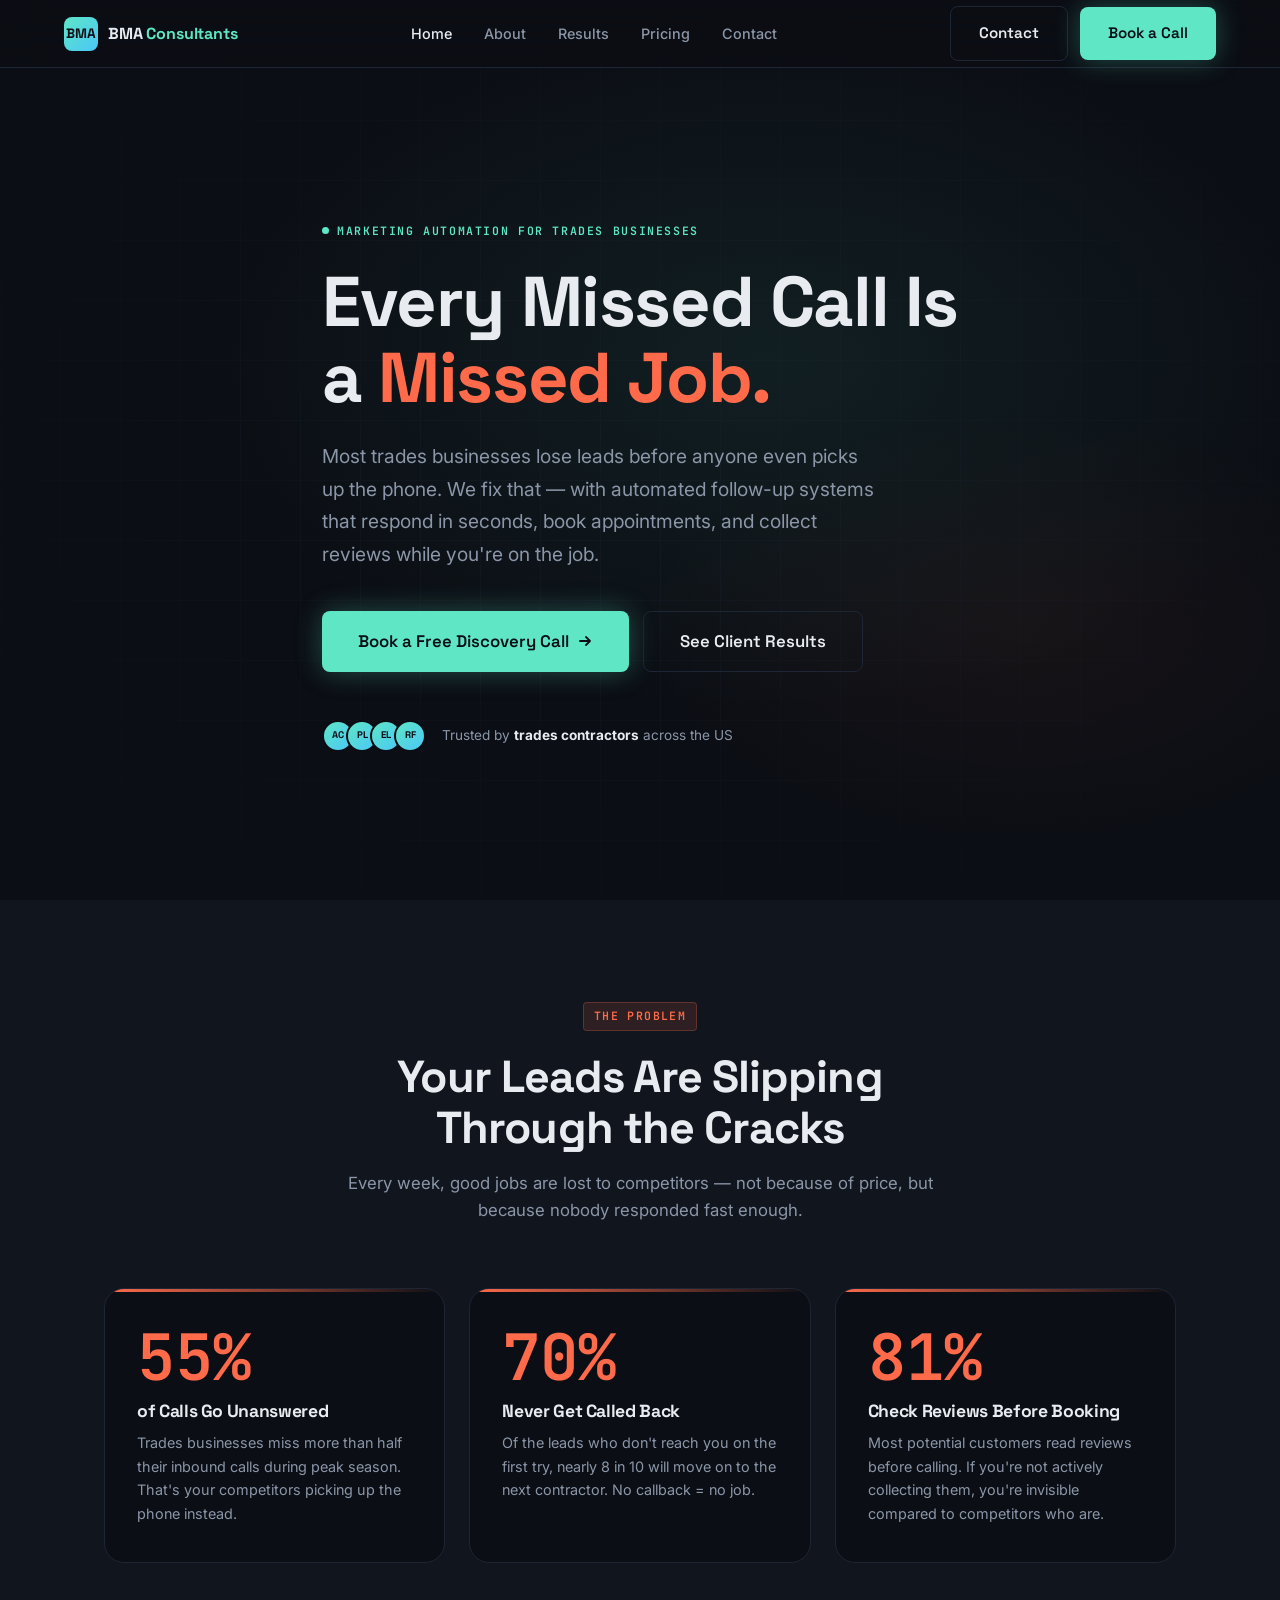
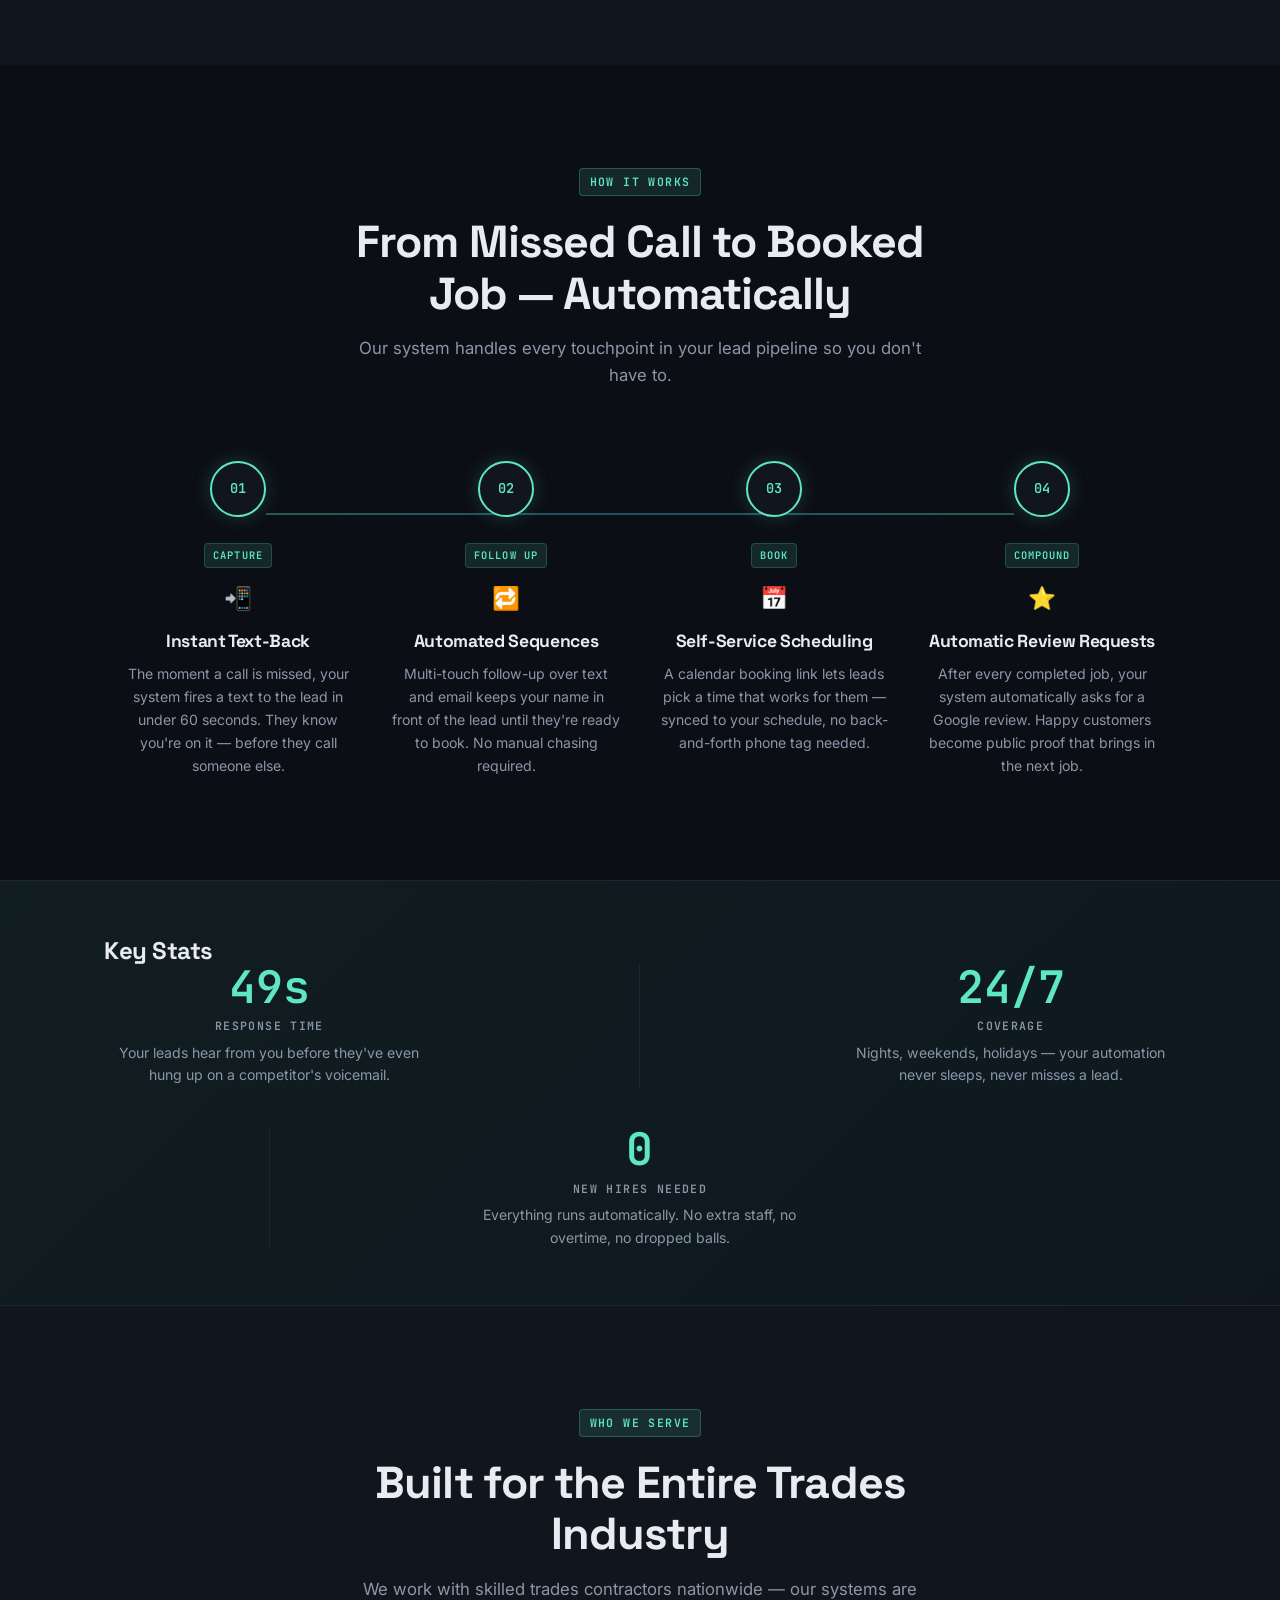
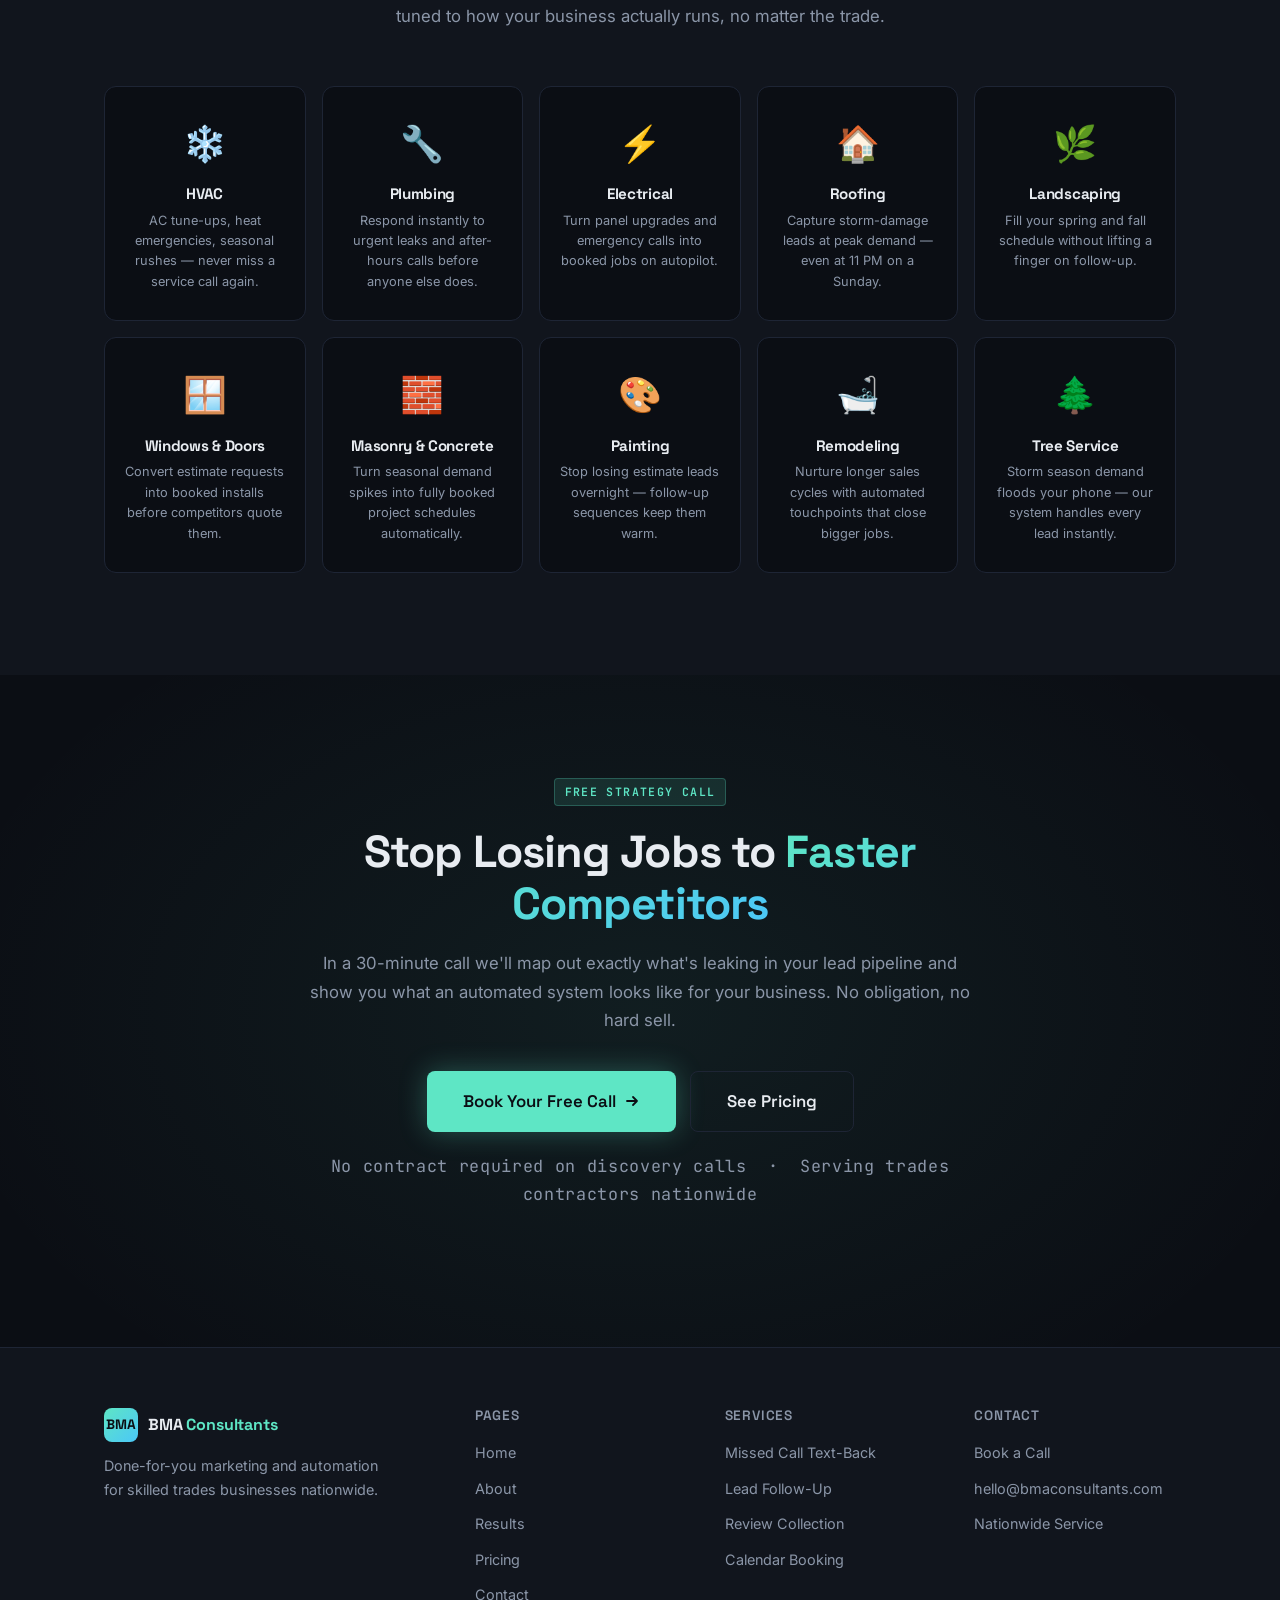
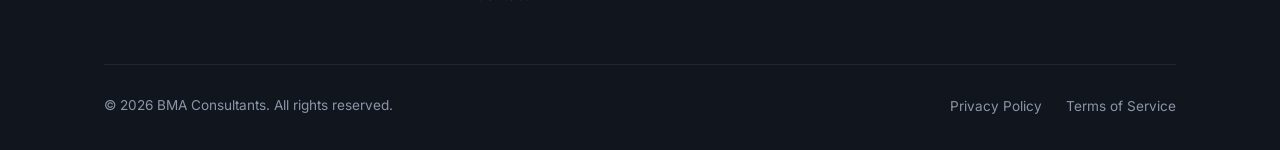
==== index.html @ b3167a3f "Initial commit: BMA Consultants website Static site with home, about, pricing, results, and contact " ====
<!DOCTYPE html>
<html lang="en">
<head>
  <meta charset="UTF-8" />
  <meta name="viewport" content="width=device-width, initial-scale=1.0" />
  <title>BMA Consultants — Marketing & Automation for Trades</title>
  <meta name="description" content="Done-for-you marketing automation for skilled trades businesses nationwide. Missed call text-back, lead follow-up, review collection, and calendar booking." />
  <link rel="preconnect" href="https://fonts.googleapis.com" />
  <link rel="preconnect" href="https://fonts.gstatic.com" crossorigin />
  <link rel="stylesheet" href="css/style.css" />
</head>
<body>

  <!-- ═══════════════════════════  NAV  ══════════════════════════════ -->
  <nav class="nav" role="navigation" aria-label="Main navigation">
    <a href="index.html" class="nav-logo" aria-label="BMA Consultants Home">
      <div class="nav-logo-mark" aria-hidden="true">BMA</div>
      <div class="nav-logo-text">BMA <span>Consultants</span></div>
    </a>

    <ul class="nav-links">
      <li><a href="index.html">Home</a></li>
      <li><a href="about.html">About</a></li>
      <li><a href="results.html">Results</a></li>
      <li><a href="pricing.html">Pricing</a></li>
      <li><a href="contact.html">Contact</a></li>
    </ul>

    <div class="nav-cta">
      <a href="contact.html" class="btn btn-outline">Contact</a>
      <a href="contact.html#book" class="btn btn-primary">Book a Call</a>
    </div>

    <button class="hamburger" aria-label="Toggle menu" aria-expanded="false">
      <span></span><span></span><span></span>
    </button>
  </nav>

  <div class="mobile-menu" role="navigation" aria-label="Mobile navigation">
    <a href="index.html">Home</a>
    <a href="about.html">About</a>
    <a href="results.html">Results</a>
    <a href="pricing.html">Pricing</a>
    <a href="contact.html">Contact</a>
    <a href="contact.html#book" class="btn btn-primary">Book a Discovery Call</a>
  </div>

  <main>

    <!-- ═══════════════════════════  HERO  ═══════════════════════════ -->
    <section class="hero" aria-label="Hero">
      <div class="hero-bg" aria-hidden="true"></div>
      <div class="hero-grid-overlay" aria-hidden="true"></div>

      <div class="container">
        <div class="hero-inner">
          <div class="hero-eyebrow" aria-label="Status: Live systems">
            <span class="hero-eyebrow-dot" aria-hidden="true"></span>
            Marketing Automation for Trades Businesses
          </div>

          <h1>
            Every Missed Call Is<br>
            a <span class="hero-accent">Missed Job.</span>
          </h1>

          <p class="hero-sub">
            Most trades businesses lose leads before anyone even picks up the phone. We fix that — with automated follow-up systems that respond in seconds, book appointments, and collect reviews while you're on the job.
          </p>

          <div class="hero-ctas">
            <a href="contact.html#book" class="btn btn-primary btn-lg">
              Book a Free Discovery Call
              <svg width="16" height="16" viewBox="0 0 16 16" fill="none" aria-hidden="true">
                <path d="M3 8h10M9 4l4 4-4 4" stroke="currentColor" stroke-width="1.8" stroke-linecap="round" stroke-linejoin="round"/>
              </svg>
            </a>
            <a href="results.html" class="btn btn-outline btn-lg">See Client Results</a>
          </div>

          <div class="hero-trust">
            <div class="hero-trust-avatars" aria-hidden="true">
              <span>AC</span>
              <span>PL</span>
              <span>EL</span>
              <span>RF</span>
            </div>
            <p>Trusted by <strong>trades contractors</strong> across the US</p>
          </div>
        </div>
      </div>
    </section>

    <!-- ═══════════════════════════  PROBLEM  ════════════════════════ -->
    <section class="problem section" aria-labelledby="problem-heading">
      <div class="container">
        <div class="problem-header">
          <div class="tag tag-orange" aria-hidden="true">The Problem</div>
          <h2 id="problem-heading">Your Leads Are Slipping Through the Cracks</h2>
          <p>Every week, good jobs are lost to competitors — not because of price, but because nobody responded fast enough.</p>
        </div>

        <div class="problem-cards" role="list">

          <article class="problem-card" role="listitem">
            <div class="problem-stat" data-target="62" data-suffix="%" aria-label="62 percent">62%</div>
            <h3>of Calls Go Unanswered</h3>
            <p>Trades businesses miss more than half their inbound calls during peak season. That's your competitors picking up the phone instead.</p>
          </article>

          <article class="problem-card" role="listitem">
            <div class="problem-stat" data-target="78" data-suffix="%" aria-label="78 percent">78%</div>
            <h3>Never Get Called Back</h3>
            <p>Of the leads who don't reach you on the first try, nearly 8 in 10 will move on to the next contractor. No callback = no job.</p>
          </article>

          <article class="problem-card" role="listitem">
            <div class="problem-stat" data-target="91" data-suffix="%" aria-label="91 percent">91%</div>
            <h3>Check Reviews Before Booking</h3>
            <p>Most potential customers read reviews before calling. If you're not actively collecting them, you're invisible compared to competitors who are.</p>
          </article>

        </div>
      </div>
    </section>

    <!-- ══════════════════════════  HOW IT WORKS  ════════════════════ -->
    <section class="section" aria-labelledby="how-heading">
      <div class="container">
        <div class="how-header">
          <div class="tag" aria-hidden="true">How It Works</div>
          <h2 id="how-heading">From Missed Call to Booked Job — Automatically</h2>
          <p>Our system handles every touchpoint in your lead pipeline so you don't have to.</p>
        </div>

        <div class="how-steps" role="list">

          <div class="how-step" role="listitem">
            <div class="how-step-number" aria-label="Step 1">01</div>
            <span class="how-step-label">Capture</span>
            <span class="how-step-icon" aria-hidden="true">📲</span>
            <h3>Instant Text-Back</h3>
            <p>The moment a call is missed, your system fires a text to the lead in under 60 seconds. They know you're on it — before they call someone else.</p>
          </div>

          <div class="how-step" role="listitem">
            <div class="how-step-number" aria-label="Step 2">02</div>
            <span class="how-step-label">Follow Up</span>
            <span class="how-step-icon" aria-hidden="true">🔁</span>
            <h3>Automated Sequences</h3>
            <p>Multi-touch follow-up over text and email keeps your name in front of the lead until they're ready to book. No manual chasing required.</p>
          </div>

          <div class="how-step" role="listitem">
            <div class="how-step-number" aria-label="Step 3">03</div>
            <span class="how-step-label">Book</span>
            <span class="how-step-icon" aria-hidden="true">📅</span>
            <h3>Self-Service Scheduling</h3>
            <p>A calendar booking link lets leads pick a time that works for them — synced to your schedule, no back-and-forth phone tag needed.</p>
          </div>

          <div class="how-step" role="listitem">
            <div class="how-step-number" aria-label="Step 4">04</div>
            <span class="how-step-label">Compound</span>
            <span class="how-step-icon" aria-hidden="true">⭐</span>
            <h3>Automatic Review Requests</h3>
            <p>After every completed job, your system automatically asks for a Google review. Happy customers become public proof that brings in the next job.</p>
          </div>

        </div>
      </div>
    </section>

    <!-- ══════════════════════════  PROOF STRIP  ═════════════════════ -->
    <section class="proof" aria-labelledby="proof-heading">
      <div class="container">
        <h2 id="proof-heading" class="sr-only">Key Stats</h2>
        <div class="proof-inner">

          <div class="proof-item">
            <div class="proof-stat" data-target="60" data-suffix="s" aria-label="Under 60 seconds">&lt;60s</div>
            <div class="proof-label">Response Time</div>
            <p>Your leads hear from you before they've even hung up on a competitor's voicemail.</p>
          </div>

          <div class="proof-divider" aria-hidden="true"></div>

          <div class="proof-item">
            <div class="proof-stat" aria-label="24 hours, 7 days a week">24/7</div>
            <div class="proof-label">Coverage</div>
            <p>Nights, weekends, holidays — your automation never sleeps, never misses a lead.</p>
          </div>

          <div class="proof-divider" aria-hidden="true"></div>

          <div class="proof-item">
            <div class="proof-stat" data-target="0" aria-label="Zero new hires needed">0</div>
            <div class="proof-label">New Hires Needed</div>
            <p>Everything runs automatically. No extra staff, no overtime, no dropped balls.</p>
          </div>

        </div>
      </div>
    </section>

    <!-- ═══════════════════════  INDUSTRIES  ═════════════════════════ -->
    <section class="industries section" aria-labelledby="industries-heading">
      <div class="container">
        <div class="industries-header">
          <div class="tag" aria-hidden="true">Who We Serve</div>
          <h2 id="industries-heading">Built for the Entire Trades Industry</h2>
          <p>We work with skilled trades contractors nationwide — our systems are tuned to how your business actually runs, no matter the trade.</p>
        </div>

        <div class="industry-grid" role="list">

          <article class="industry-card" role="listitem">
            <span class="industry-icon" aria-hidden="true">❄️</span>
            <h3>HVAC</h3>
            <p>AC tune-ups, heat emergencies, seasonal rushes — never miss a service call again.</p>
          </article>

          <article class="industry-card" role="listitem">
            <span class="industry-icon" aria-hidden="true">🔧</span>
            <h3>Plumbing</h3>
            <p>Respond instantly to urgent leaks and after-hours calls before anyone else does.</p>
          </article>

          <article class="industry-card" role="listitem">
            <span class="industry-icon" aria-hidden="true">⚡</span>
            <h3>Electrical</h3>
            <p>Turn panel upgrades and emergency calls into booked jobs on autopilot.</p>
          </article>

          <article class="industry-card" role="listitem">
            <span class="industry-icon" aria-hidden="true">🏠</span>
            <h3>Roofing</h3>
            <p>Capture storm-damage leads at peak demand — even at 11 PM on a Sunday.</p>
          </article>

          <article class="industry-card" role="listitem">
            <span class="industry-icon" aria-hidden="true">🌿</span>
            <h3>Landscaping</h3>
            <p>Fill your spring and fall schedule without lifting a finger on follow-up.</p>
          </article>

          <article class="industry-card" role="listitem">
            <span class="industry-icon" aria-hidden="true">🪟</span>
            <h3>Windows &amp; Doors</h3>
            <p>Convert estimate requests into booked installs before competitors quote them.</p>
          </article>

          <article class="industry-card" role="listitem">
            <span class="industry-icon" aria-hidden="true">🧱</span>
            <h3>Masonry &amp; Concrete</h3>
            <p>Turn seasonal demand spikes into fully booked project schedules automatically.</p>
          </article>

          <article class="industry-card" role="listitem">
            <span class="industry-icon" aria-hidden="true">🎨</span>
            <h3>Painting</h3>
            <p>Stop losing estimate leads overnight — follow-up sequences keep them warm.</p>
          </article>

          <article class="industry-card" role="listitem">
            <span class="industry-icon" aria-hidden="true">🛁</span>
            <h3>Remodeling</h3>
            <p>Nurture longer sales cycles with automated touchpoints that close bigger jobs.</p>
          </article>

          <article class="industry-card" role="listitem">
            <span class="industry-icon" aria-hidden="true">🌲</span>
            <h3>Tree Service</h3>
            <p>Storm season demand floods your phone — our system handles every lead instantly.</p>
          </article>

        </div>
      </div>
    </section>

    <!-- ══════════════════════════  CTA BAND  ════════════════════════ -->
    <section class="cta-band section" aria-labelledby="cta-heading">
      <div class="cta-band-bg" aria-hidden="true"></div>
      <div class="container">
        <div class="cta-band-inner">
          <div class="tag" style="display:inline-flex;margin-inline:auto;" aria-hidden="true">Free Strategy Call</div>
          <h2 id="cta-heading">
            Stop Losing Jobs to <span class="gradient-text">Faster Competitors</span>
          </h2>
          <p>
            In a 30-minute call we'll map out exactly what's leaking in your lead pipeline and show you what an automated system looks like for your business. No obligation, no hard sell.
          </p>
          <div class="cta-band-actions">
            <a href="contact.html#book" class="btn btn-primary btn-lg">
              Book Your Free Call
              <svg width="16" height="16" viewBox="0 0 16 16" fill="none" aria-hidden="true">
                <path d="M3 8h10M9 4l4 4-4 4" stroke="currentColor" stroke-width="1.8" stroke-linecap="round" stroke-linejoin="round"/>
              </svg>
            </a>
            <a href="pricing.html" class="btn btn-outline btn-lg">See Pricing</a>
          </div>
          <p class="cta-band-note">No contract required on discovery calls &nbsp;·&nbsp; Serving trades contractors nationwide</p>
        </div>
      </div>
    </section>

  </main>

  <!-- ═══════════════════════════  FOOTER  ═════════════════════════ -->
  <footer class="footer" aria-label="Site footer">
    <div class="container">
      <div class="footer-grid">

        <div class="footer-brand">
          <a href="index.html" class="nav-logo" aria-label="BMA Consultants Home">
            <div class="nav-logo-mark" aria-hidden="true">BMA</div>
            <div class="nav-logo-text">BMA <span>Consultants</span></div>
          </a>
          <p>Done-for-you marketing and automation for skilled trades businesses nationwide.</p>
        </div>

        <div class="footer-col">
          <h4>Pages</h4>
          <ul>
            <li><a href="index.html">Home</a></li>
            <li><a href="about.html">About</a></li>
            <li><a href="results.html">Results</a></li>
            <li><a href="pricing.html">Pricing</a></li>
            <li><a href="contact.html">Contact</a></li>
          </ul>
        </div>

        <div class="footer-col">
          <h4>Services</h4>
          <ul>
            <li><a href="pricing.html">Missed Call Text-Back</a></li>
            <li><a href="pricing.html">Lead Follow-Up</a></li>
            <li><a href="pricing.html">Review Collection</a></li>
            <li><a href="pricing.html">Calendar Booking</a></li>
          </ul>
        </div>

        <div class="footer-col">
          <h4>Contact</h4>
          <ul>
            <li><a href="contact.html#book">Book a Call</a></li>
            <li><a href="mailto:hello@bmaconsultants.com">hello@bmaconsultants.com</a></li>
            <li><a href="contact.html">Nationwide Service</a></li>
          </ul>
        </div>

      </div>

      <div class="footer-bottom">
        <p>&copy; <span id="footer-year">2025</span> BMA Consultants. All rights reserved.</p>
        <ul class="footer-bottom-links">
          <li><a href="#">Privacy Policy</a></li>
          <li><a href="#">Terms of Service</a></li>
        </ul>
      </div>
    </div>
  </footer>

  <script src="js/main.js"></script>
  <script>
    document.getElementById('footer-year').textContent = new Date().getFullYear();
  </script>

</body>
</html>
---- css/style.css ----
/* ============================================================
   BMA CONSULTANTS — Global Stylesheet
   ============================================================ */

@import url('https://fonts.googleapis.com/css2?family=Space+Grotesk:wght@400;500;600;700;800&family=Inter:wght@400;500;600&family=JetBrains+Mono:wght@400;500;600&display=swap');

/* ── Reset & Base ── */
*, *::before, *::after { box-sizing: border-box; margin: 0; padding: 0; }

:root {
  --bg:         #0B0E14;
  --panel:      #11151D;
  --panel-alt:  #161B26;
  --border:     #1E2535;
  --teal:       #5EE6C5;
  --teal-dim:   rgba(94,230,197,.12);
  --teal-glow:  rgba(94,230,197,.35);
  --orange:     #FF6B4A;
  --orange-dim: rgba(255,107,74,.12);
  --text:       #E8ECF1;
  --muted:      #8B96A8;
  --font-head:  'Space Grotesk', sans-serif;
  --font-body:  'Inter', sans-serif;
  --font-mono:  'JetBrains Mono', monospace;
  --radius:     12px;
  --radius-lg:  20px;
  --transition: .2s ease;
}

html { scroll-behavior: smooth; }

body {
  background: var(--bg);
  color: var(--text);
  font-family: var(--font-body);
  font-size: 16px;
  line-height: 1.6;
  -webkit-font-smoothing: antialiased;
}

img { display: block; max-width: 100%; }
a  { color: inherit; text-decoration: none; }

/* ── Typography ── */
h1,h2,h3,h4 { font-family: var(--font-head); line-height: 1.15; letter-spacing: -.02em; }

.mono { font-family: var(--font-mono); }

/* ── Utility ── */
.container {
  max-width: 1200px;
  margin-inline: auto;
  padding-inline: clamp(20px,5vw,64px);
}

.section { padding-block: clamp(64px,8vw,120px); }

.tag {
  display: inline-flex;
  align-items: center;
  gap: 6px;
  font-family: var(--font-mono);
  font-size: .72rem;
  font-weight: 600;
  letter-spacing: .12em;
  text-transform: uppercase;
  color: var(--teal);
  background: var(--teal-dim);
  border: 1px solid rgba(94,230,197,.25);
  border-radius: 4px;
  padding: 4px 10px;
  margin-bottom: 20px;
}

.tag-orange {
  color: var(--orange);
  background: var(--orange-dim);
  border-color: rgba(255,107,74,.25);
}

.gradient-text {
  background: linear-gradient(135deg, var(--teal) 0%, #4BC7F8 100%);
  -webkit-background-clip: text;
  -webkit-text-fill-color: transparent;
  background-clip: text;
}

.btn {
  display: inline-flex;
  align-items: center;
  gap: 8px;
  font-family: var(--font-head);
  font-size: .95rem;
  font-weight: 600;
  border-radius: 8px;
  padding: 14px 28px;
  cursor: pointer;
  border: none;
  transition: var(--transition);
  white-space: nowrap;
}

.btn-primary {
  background: var(--teal);
  color: #0B0E14;
  box-shadow: 0 0 28px rgba(94,230,197,.3);
}
.btn-primary:hover {
  background: #7AEDCE;
  box-shadow: 0 0 40px rgba(94,230,197,.55);
  transform: translateY(-1px);
}

.btn-outline {
  background: transparent;
  color: var(--text);
  border: 1px solid var(--border);
}
.btn-outline:hover {
  border-color: var(--teal);
  color: var(--teal);
}

.btn-lg { font-size: 1.05rem; padding: 16px 36px; }

/* ── Nav ── */
.nav {
  position: fixed;
  top: 0; left: 0; right: 0;
  z-index: 100;
  padding: 0 clamp(20px,5vw,64px);
  height: 68px;
  display: flex;
  align-items: center;
  justify-content: space-between;
  background: rgba(11,14,20,.82);
  backdrop-filter: blur(18px);
  border-bottom: 1px solid var(--border);
  transition: background .3s;
}

.nav-logo {
  display: flex;
  align-items: center;
  gap: 10px;
}

.nav-logo-mark {
  width: 34px;
  height: 34px;
  border-radius: 8px;
  background: linear-gradient(135deg, var(--teal), #4BC7F8);
  display: grid;
  place-items: center;
  font-family: var(--font-head);
  font-weight: 800;
  font-size: .85rem;
  color: #0B0E14;
  flex-shrink: 0;
}

.nav-logo-text {
  font-family: var(--font-head);
  font-weight: 700;
  font-size: 1rem;
  letter-spacing: -.01em;
}
.nav-logo-text span { color: var(--teal); }

.nav-links {
  display: flex;
  align-items: center;
  gap: 32px;
  list-style: none;
}

.nav-links a {
  font-size: .9rem;
  font-weight: 500;
  color: var(--muted);
  transition: color var(--transition);
}
.nav-links a:hover, .nav-links a.active { color: var(--text); }

.nav-cta { display: flex; align-items: center; gap: 12px; }

.hamburger {
  display: none;
  flex-direction: column;
  gap: 5px;
  cursor: pointer;
  background: none;
  border: none;
  padding: 4px;
}
.hamburger span {
  width: 24px; height: 2px;
  background: var(--text);
  border-radius: 2px;
  transition: var(--transition);
}

.mobile-menu {
  display: none;
  position: fixed;
  top: 68px; left: 0; right: 0;
  background: var(--panel);
  border-bottom: 1px solid var(--border);
  padding: 24px clamp(20px,5vw,64px);
  z-index: 99;
  flex-direction: column;
  gap: 20px;
}
.mobile-menu.open { display: flex; }
.mobile-menu a {
  font-size: 1rem;
  font-weight: 500;
  color: var(--muted);
  padding: 8px 0;
  border-bottom: 1px solid var(--border);
}
.mobile-menu a:last-of-type { border-bottom: none; }
.mobile-menu .btn { margin-top: 8px; align-self: flex-start; }

/* ── Footer ── */
.footer {
  background: var(--panel);
  border-top: 1px solid var(--border);
  padding-block: 60px 32px;
}

.footer-grid {
  display: grid;
  grid-template-columns: 1.6fr repeat(3,1fr);
  gap: 48px;
  margin-bottom: 56px;
}

.footer-brand p {
  color: var(--muted);
  font-size: .9rem;
  max-width: 280px;
  margin-top: 12px;
  line-height: 1.65;
}

.footer-col h4 {
  font-family: var(--font-head);
  font-size: .85rem;
  font-weight: 600;
  letter-spacing: .06em;
  text-transform: uppercase;
  color: var(--muted);
  margin-bottom: 16px;
}

.footer-col ul { list-style: none; display: flex; flex-direction: column; gap: 10px; }
.footer-col ul a {
  font-size: .9rem;
  color: var(--muted);
  transition: color var(--transition);
}
.footer-col ul a:hover { color: var(--teal); }

.footer-bottom {
  border-top: 1px solid var(--border);
  padding-top: 28px;
  display: flex;
  align-items: center;
  justify-content: space-between;
  flex-wrap: wrap;
  gap: 12px;
}

.footer-bottom p { font-size: .85rem; color: var(--muted); }

.footer-bottom-links {
  display: flex;
  gap: 24px;
  list-style: none;
}
.footer-bottom-links a {
  font-size: .85rem;
  color: var(--muted);
  transition: color var(--transition);
}
.footer-bottom-links a:hover { color: var(--text); }

/* ============================================================
   HOMEPAGE
   ============================================================ */

/* ── Hero ── */
.hero {
  position: relative;
  min-height: 100svh;
  display: flex;
  align-items: center;
  overflow: hidden;
  padding-top: 68px;
}

.hero-bg {
  position: absolute;
  inset: 0;
  background:
    radial-gradient(ellipse 70% 60% at 60% 40%, rgba(94,230,197,.08) 0%, transparent 65%),
    radial-gradient(ellipse 50% 40% at 80% 70%, rgba(255,107,74,.05) 0%, transparent 60%);
  pointer-events: none;
}

.hero-grid-overlay {
  position: absolute;
  inset: 0;
  background-image:
    linear-gradient(var(--border) 1px, transparent 1px),
    linear-gradient(90deg, var(--border) 1px, transparent 1px);
  background-size: 60px 60px;
  opacity: .25;
  mask-image: radial-gradient(ellipse 80% 80% at 50% 50%, black 20%, transparent 80%);
  pointer-events: none;
}

.hero-inner {
  position: relative;
  z-index: 1;
  max-width: 780px;
}

.hero-eyebrow {
  display: inline-flex;
  align-items: center;
  gap: 8px;
  font-family: var(--font-mono);
  font-size: .72rem;
  font-weight: 600;
  letter-spacing: .14em;
  text-transform: uppercase;
  color: var(--teal);
  margin-bottom: 24px;
}

.hero-eyebrow-dot {
  width: 7px; height: 7px;
  border-radius: 50%;
  background: var(--teal);
  animation: pulse-dot 2s ease-in-out infinite;
}

@keyframes pulse-dot {
  0%,100% { opacity: 1; transform: scale(1); box-shadow: 0 0 0 0 var(--teal-glow); }
  50%      { opacity: .7; transform: scale(1.15); box-shadow: 0 0 0 6px transparent; }
}

.hero h1 {
  font-size: clamp(2.6rem, 5.5vw, 4.4rem);
  font-weight: 800;
  line-height: 1.08;
  margin-bottom: 24px;
}

.hero-accent { color: var(--orange); }

.hero-sub {
  font-size: clamp(1rem, 1.8vw, 1.2rem);
  color: var(--muted);
  max-width: 560px;
  margin-bottom: 40px;
  line-height: 1.7;
}

.hero-ctas { display: flex; flex-wrap: wrap; gap: 14px; }

.hero-trust {
  margin-top: 48px;
  display: flex;
  align-items: center;
  gap: 16px;
  flex-wrap: wrap;
}

.hero-trust-avatars {
  display: flex;
}
.hero-trust-avatars span {
  width: 32px; height: 32px;
  border-radius: 50%;
  border: 2px solid var(--bg);
  background: linear-gradient(135deg, var(--teal), #4BC7F8);
  margin-left: -8px;
  display: grid;
  place-items: center;
  font-family: var(--font-head);
  font-size: .6rem;
  font-weight: 700;
  color: #0B0E14;
}
.hero-trust-avatars span:first-child { margin-left: 0; }

.hero-trust p {
  font-size: .85rem;
  color: var(--muted);
}
.hero-trust p strong { color: var(--text); }

/* ── Problem ── */
.problem { background: var(--panel); }

.problem-header { text-align: center; max-width: 640px; margin-inline: auto; margin-bottom: 64px; }
.problem-header h2 { font-size: clamp(2rem,3.5vw,2.8rem); margin-bottom: 16px; }
.problem-header p { color: var(--muted); font-size: 1.05rem; }

.problem-cards {
  display: grid;
  grid-template-columns: repeat(3, 1fr);
  gap: 24px;
}

.problem-card {
  background: var(--bg);
  border: 1px solid var(--border);
  border-radius: var(--radius-lg);
  padding: 36px 32px;
  position: relative;
  overflow: hidden;
  transition: border-color var(--transition), transform var(--transition);
}
.problem-card:hover {
  border-color: rgba(255,107,74,.4);
  transform: translateY(-2px);
}

.problem-card::before {
  content: '';
  position: absolute;
  top: 0; left: 0; right: 0;
  height: 3px;
  background: linear-gradient(90deg, var(--orange), transparent);
}

.problem-stat {
  font-family: var(--font-mono);
  font-size: clamp(3rem,5vw,4.2rem);
  font-weight: 600;
  color: var(--orange);
  line-height: 1;
  margin-bottom: 12px;
}

.problem-card h3 {
  font-size: 1.1rem;
  font-weight: 700;
  margin-bottom: 10px;
}

.problem-card p { font-size: .9rem; color: var(--muted); line-height: 1.65; }

/* ── How It Works ── */
.how-header { text-align: center; max-width: 600px; margin-inline: auto; margin-bottom: 72px; }
.how-header h2 { font-size: clamp(2rem,3.5vw,2.8rem); margin-bottom: 16px; }
.how-header p { color: var(--muted); font-size: 1.05rem; }

.how-steps {
  display: grid;
  grid-template-columns: repeat(4,1fr);
  gap: 0;
  position: relative;
}

.how-steps::before {
  content: '';
  position: absolute;
  top: 52px;
  left: calc(12.5% + 28px);
  right: calc(12.5% + 28px);
  height: 2px;
  background: linear-gradient(90deg, var(--teal), #4BC7F8, var(--teal));
  opacity: .35;
}

.how-step {
  padding: 0 20px;
  text-align: center;
  position: relative;
}

.how-step-number {
  width: 56px; height: 56px;
  border-radius: 50%;
  background: var(--panel);
  border: 2px solid var(--teal);
  display: grid;
  place-items: center;
  margin-inline: auto;
  margin-bottom: 24px;
  position: relative;
  z-index: 1;
  font-family: var(--font-mono);
  font-size: .85rem;
  font-weight: 600;
  color: var(--teal);
  box-shadow: 0 0 20px rgba(94,230,197,.2);
}

.how-step-icon {
  font-size: 1.4rem;
  margin-bottom: 16px;
  display: block;
}

.how-step h3 {
  font-size: 1.1rem;
  font-weight: 700;
  margin-bottom: 10px;
}

.how-step p { font-size: .88rem; color: var(--muted); line-height: 1.65; }

.how-step-label {
  display: inline-block;
  font-family: var(--font-mono);
  font-size: .65rem;
  font-weight: 600;
  letter-spacing: .1em;
  text-transform: uppercase;
  color: var(--teal);
  background: var(--teal-dim);
  border: 1px solid rgba(94,230,197,.2);
  border-radius: 4px;
  padding: 3px 8px;
  margin-bottom: 12px;
}

/* ── Proof Strip ── */
.proof {
  background: linear-gradient(135deg, rgba(94,230,197,.07) 0%, rgba(75,199,248,.05) 100%);
  border-top: 1px solid var(--border);
  border-bottom: 1px solid var(--border);
  padding-block: 56px;
}

.proof-inner {
  display: grid;
  grid-template-columns: repeat(3,1fr);
  gap: 40px;
  text-align: center;
}

.proof-item {}

.proof-stat {
  font-family: var(--font-mono);
  font-size: clamp(2rem,3.5vw,3rem);
  font-weight: 600;
  color: var(--teal);
  line-height: 1;
  margin-bottom: 8px;
}

.proof-label {
  font-family: var(--font-mono);
  font-size: .72rem;
  font-weight: 600;
  letter-spacing: .12em;
  text-transform: uppercase;
  color: var(--muted);
  margin-bottom: 6px;
}

.proof-item p { font-size: .88rem; color: var(--muted); }

.proof-divider {
  width: 1px;
  background: var(--border);
  margin-inline: auto;
}

/* ── Industries ── */
.industries { background: var(--panel); }

.industries-header { text-align: center; max-width: 560px; margin-inline: auto; margin-bottom: 56px; }
.industries-header h2 { font-size: clamp(2rem,3.5vw,2.8rem); margin-bottom: 16px; }
.industries-header p { color: var(--muted); font-size: 1.05rem; }

.industry-grid {
  display: grid;
  grid-template-columns: repeat(5,1fr);
  gap: 16px;
}

/* 10 cards: 5×2 on desktop */
.industry-grid article:nth-child(n+6) {
  /* natural second row — no extra CSS needed */
}

.industry-card {
  background: var(--bg);
  border: 1px solid var(--border);
  border-radius: var(--radius);
  padding: 28px 20px;
  text-align: center;
  transition: border-color var(--transition), transform var(--transition), box-shadow var(--transition);
  cursor: default;
}
.industry-card:hover {
  border-color: rgba(94,230,197,.4);
  transform: translateY(-3px);
  box-shadow: 0 8px 32px rgba(94,230,197,.08);
}

.industry-icon {
  font-size: 2.2rem;
  margin-bottom: 14px;
  display: block;
}

.industry-card h3 {
  font-size: .95rem;
  font-weight: 700;
  margin-bottom: 8px;
}

.industry-card p { font-size: .8rem; color: var(--muted); }

/* ── CTA Band ── */
.cta-band {
  background: var(--bg);
  position: relative;
  overflow: hidden;
  text-align: center;
}

.cta-band-bg {
  position: absolute;
  inset: 0;
  background: radial-gradient(ellipse 80% 100% at 50% 50%, rgba(94,230,197,.07) 0%, transparent 70%);
  pointer-events: none;
}

.cta-band-inner { position: relative; z-index: 1; max-width: 680px; margin-inline: auto; }

.cta-band h2 {
  font-size: clamp(2rem, 3.5vw, 3rem);
  font-weight: 800;
  margin-bottom: 20px;
}

.cta-band p {
  font-size: 1.05rem;
  color: var(--muted);
  margin-bottom: 36px;
  line-height: 1.7;
}

.cta-band-actions { display: flex; justify-content: center; gap: 14px; flex-wrap: wrap; }

.cta-band-note {
  margin-top: 20px;
  font-size: .82rem;
  color: var(--muted);
  font-family: var(--font-mono);
  letter-spacing: .04em;
}

/* ============================================================
   RESPONSIVE
   ============================================================ */

@media (max-width: 900px) {
  .nav-links, .nav-cta .btn-outline { display: none; }
  .hamburger { display: flex; }

  .problem-cards { grid-template-columns: 1fr; }
  .how-steps { grid-template-columns: repeat(2,1fr); gap: 48px; }
  .how-steps::before { display: none; }
  .proof-inner { grid-template-columns: 1fr; gap: 32px; }
  .proof-divider { display: none; }
  .industry-grid { grid-template-columns: repeat(3,1fr); }
  .footer-grid { grid-template-columns: 1fr 1fr; }
}

@media (max-width: 600px) {
  .how-steps { grid-template-columns: 1fr; }
  .industry-grid { grid-template-columns: repeat(2,1fr); }
  .footer-grid { grid-template-columns: 1fr; }
  .footer-bottom { flex-direction: column; align-items: flex-start; }
  .hero-trust { flex-direction: column; align-items: flex-start; }
}
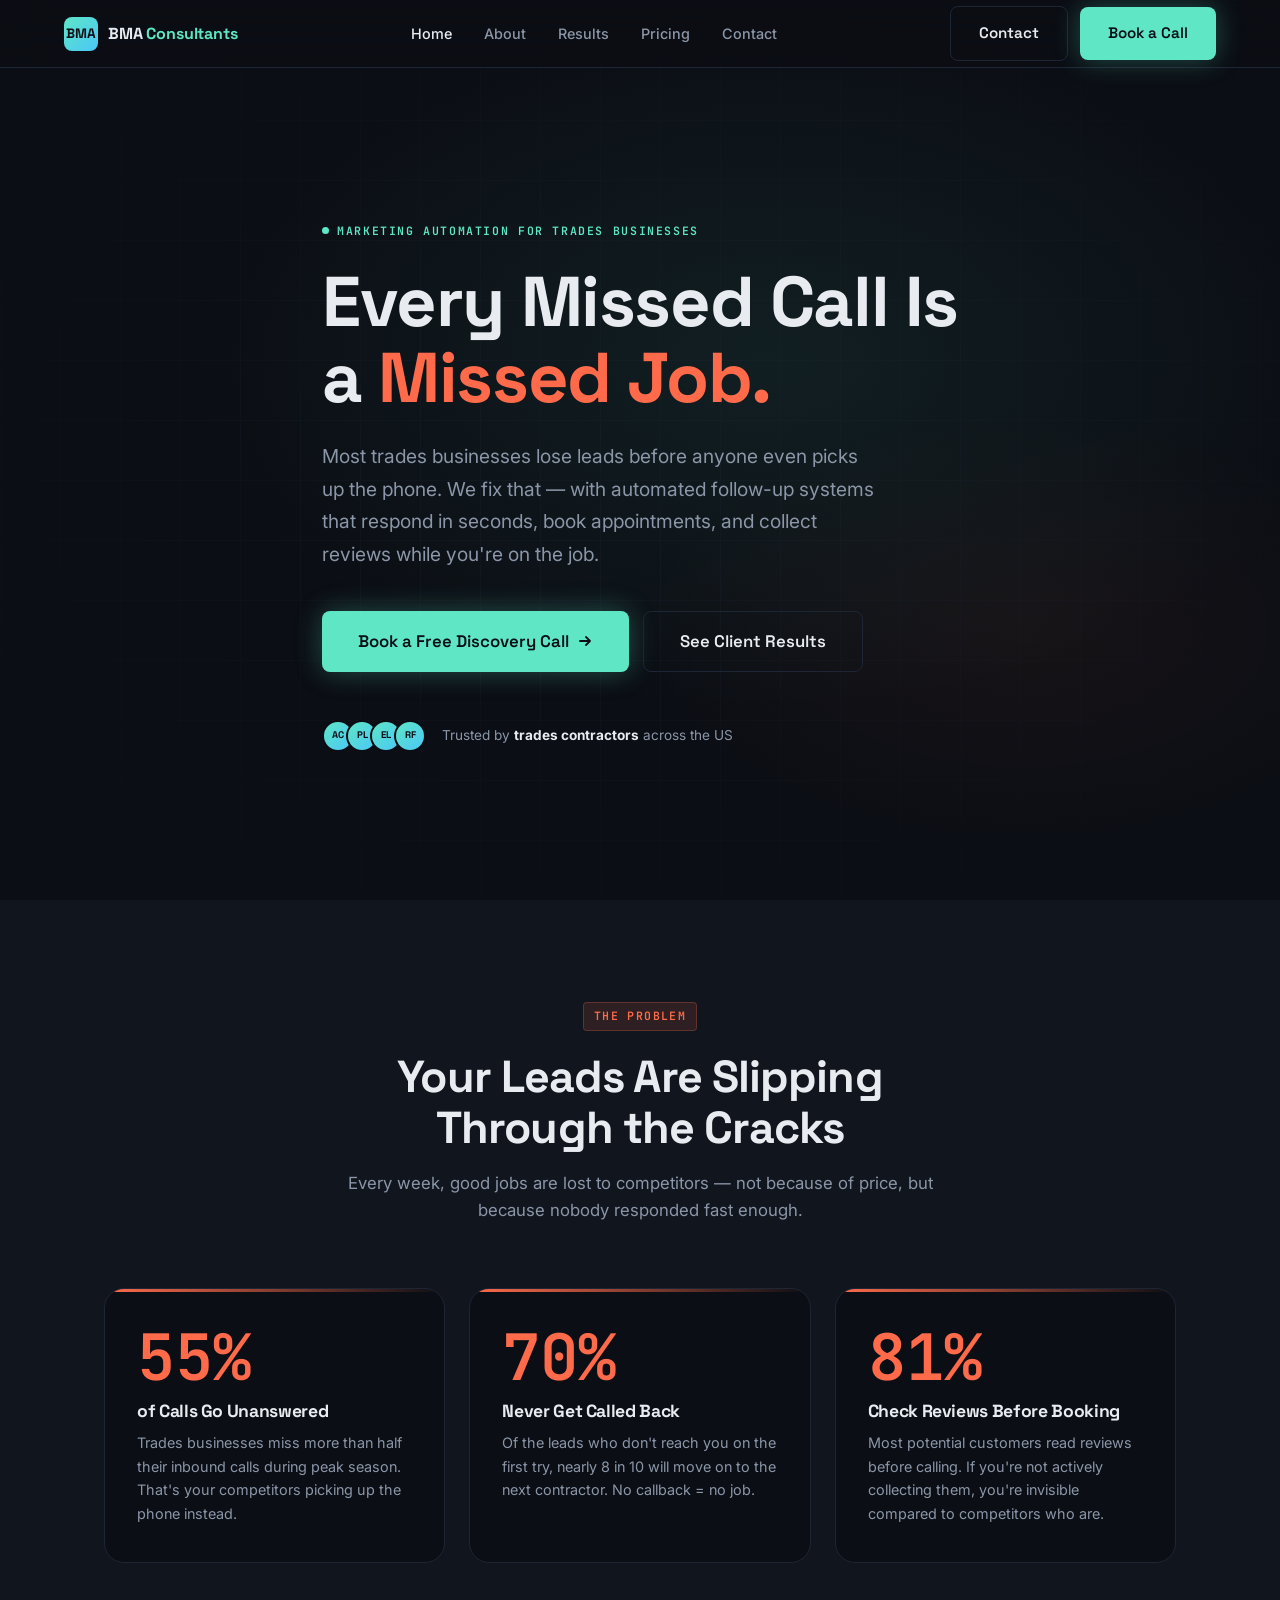
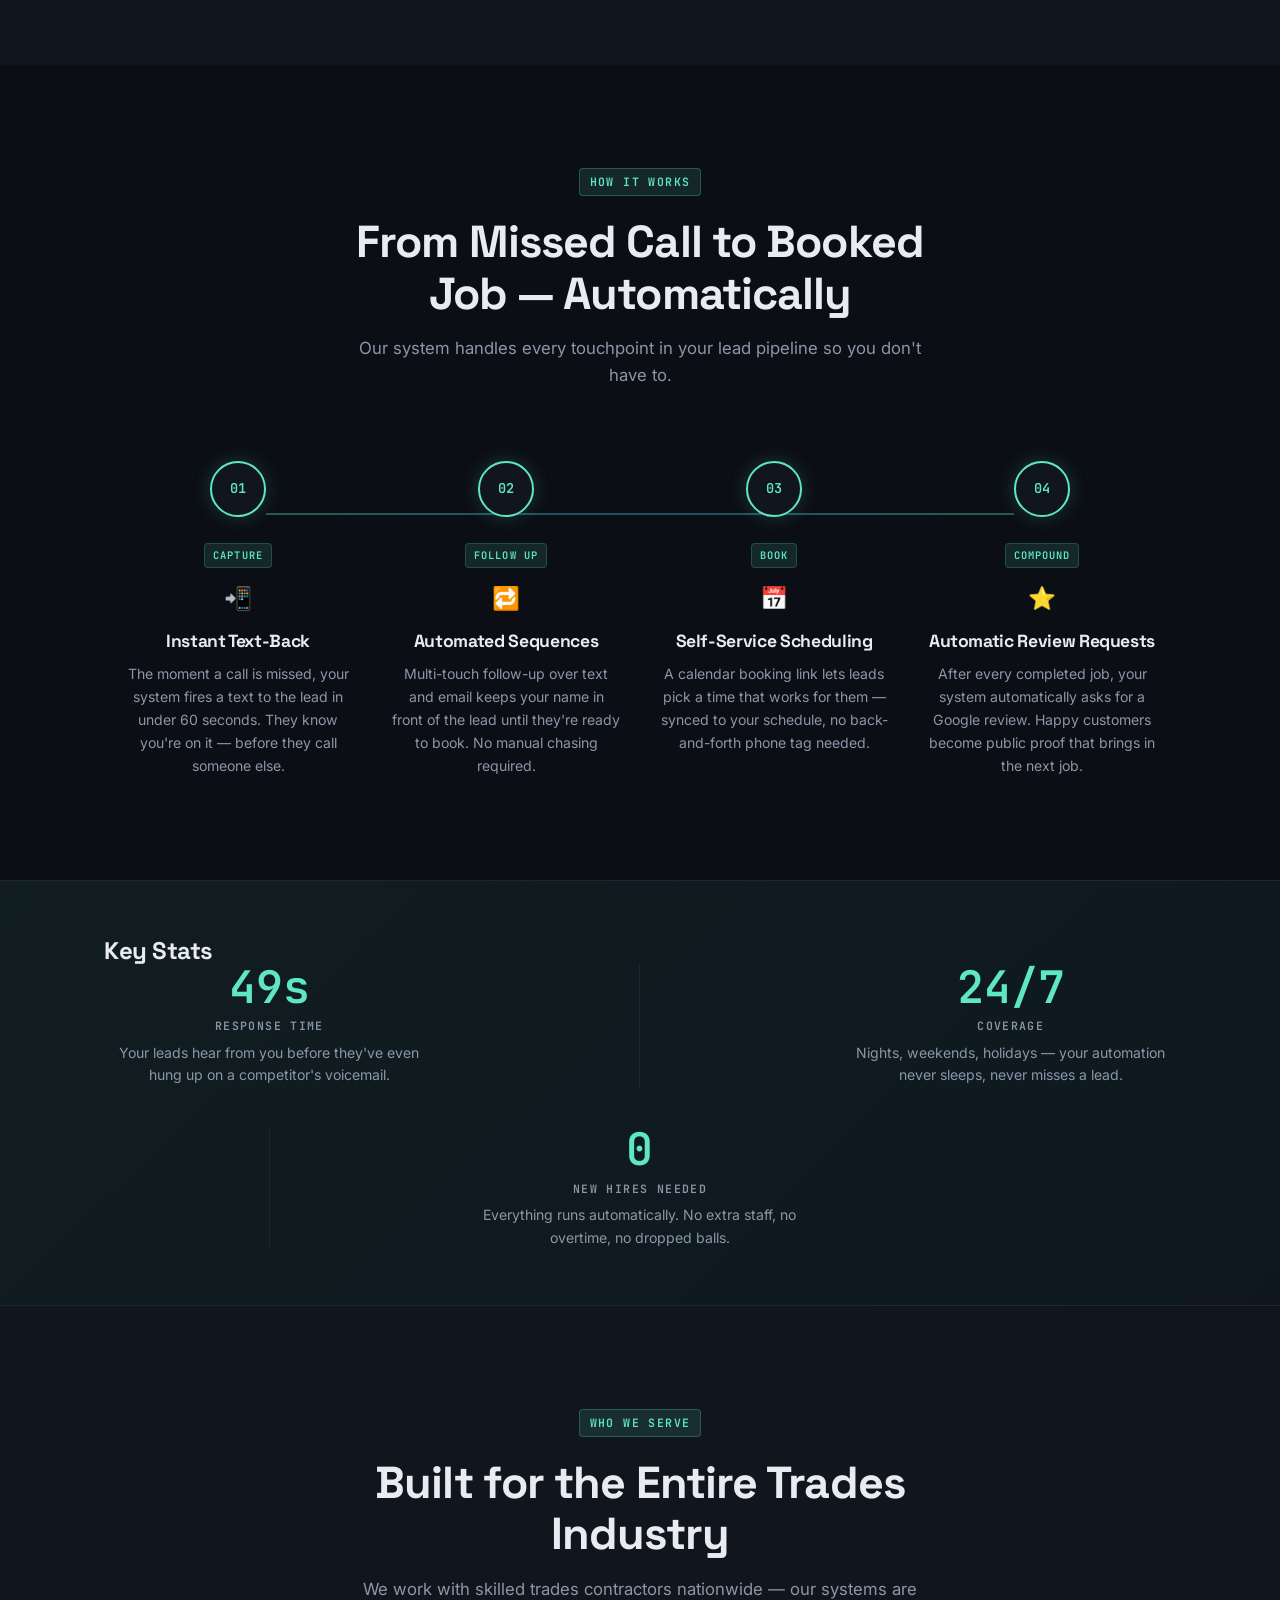
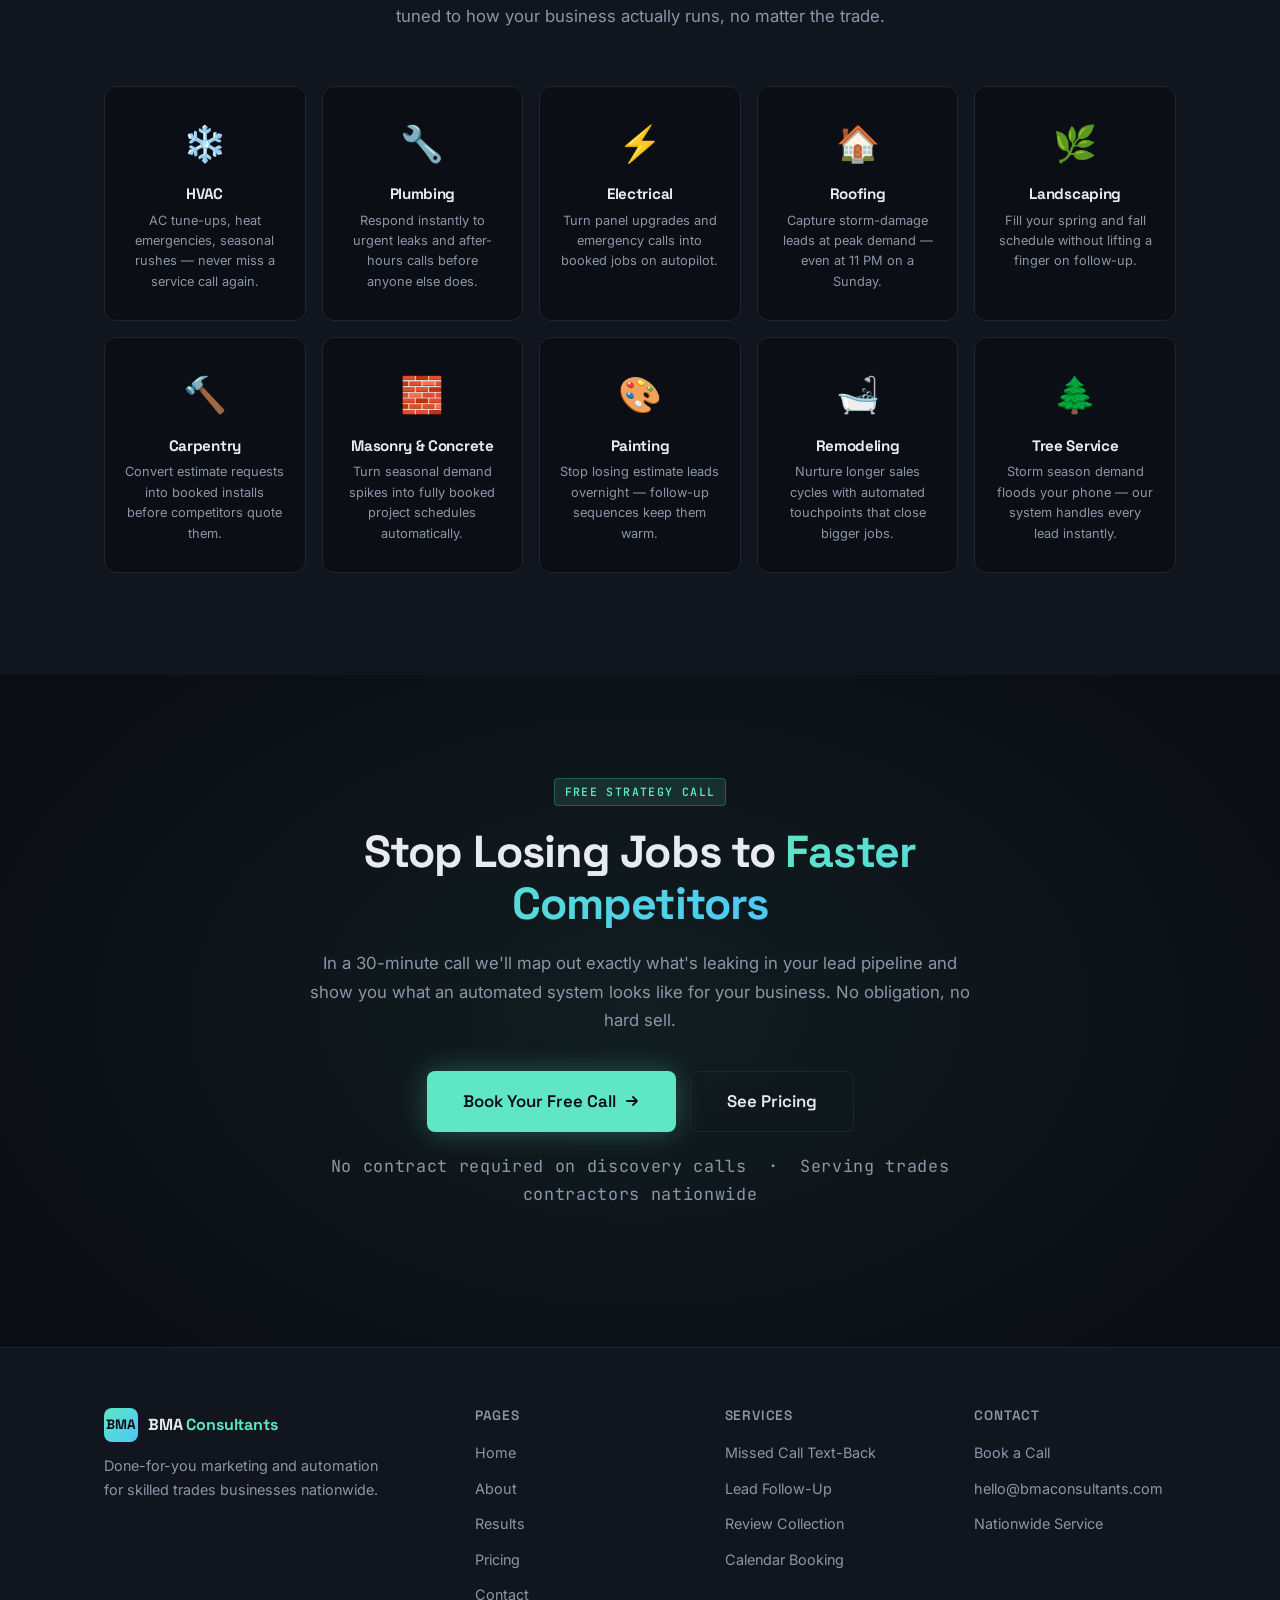
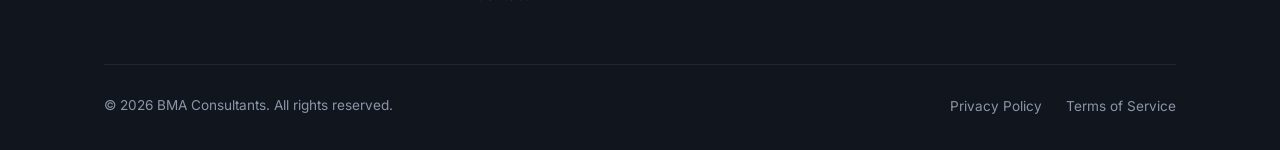
==== commit 9f6a5c96: "Replace remaining "Windows & Doors" references with "Carpentry" Missed on index.html industry card a" ====
--- a/index.html
+++ b/index.html
@@ -245,8 +245,8 @@
           </article>
 
           <article class="industry-card" role="listitem">
-            <span class="industry-icon" aria-hidden="true">🪟</span>
-            <h3>Windows &amp; Doors</h3>
+            <span class="industry-icon" aria-hidden="true">🔨</span>
+            <h3>Carpentry</h3>
             <p>Convert estimate requests into booked installs before competitors quote them.</p>
           </article>
 
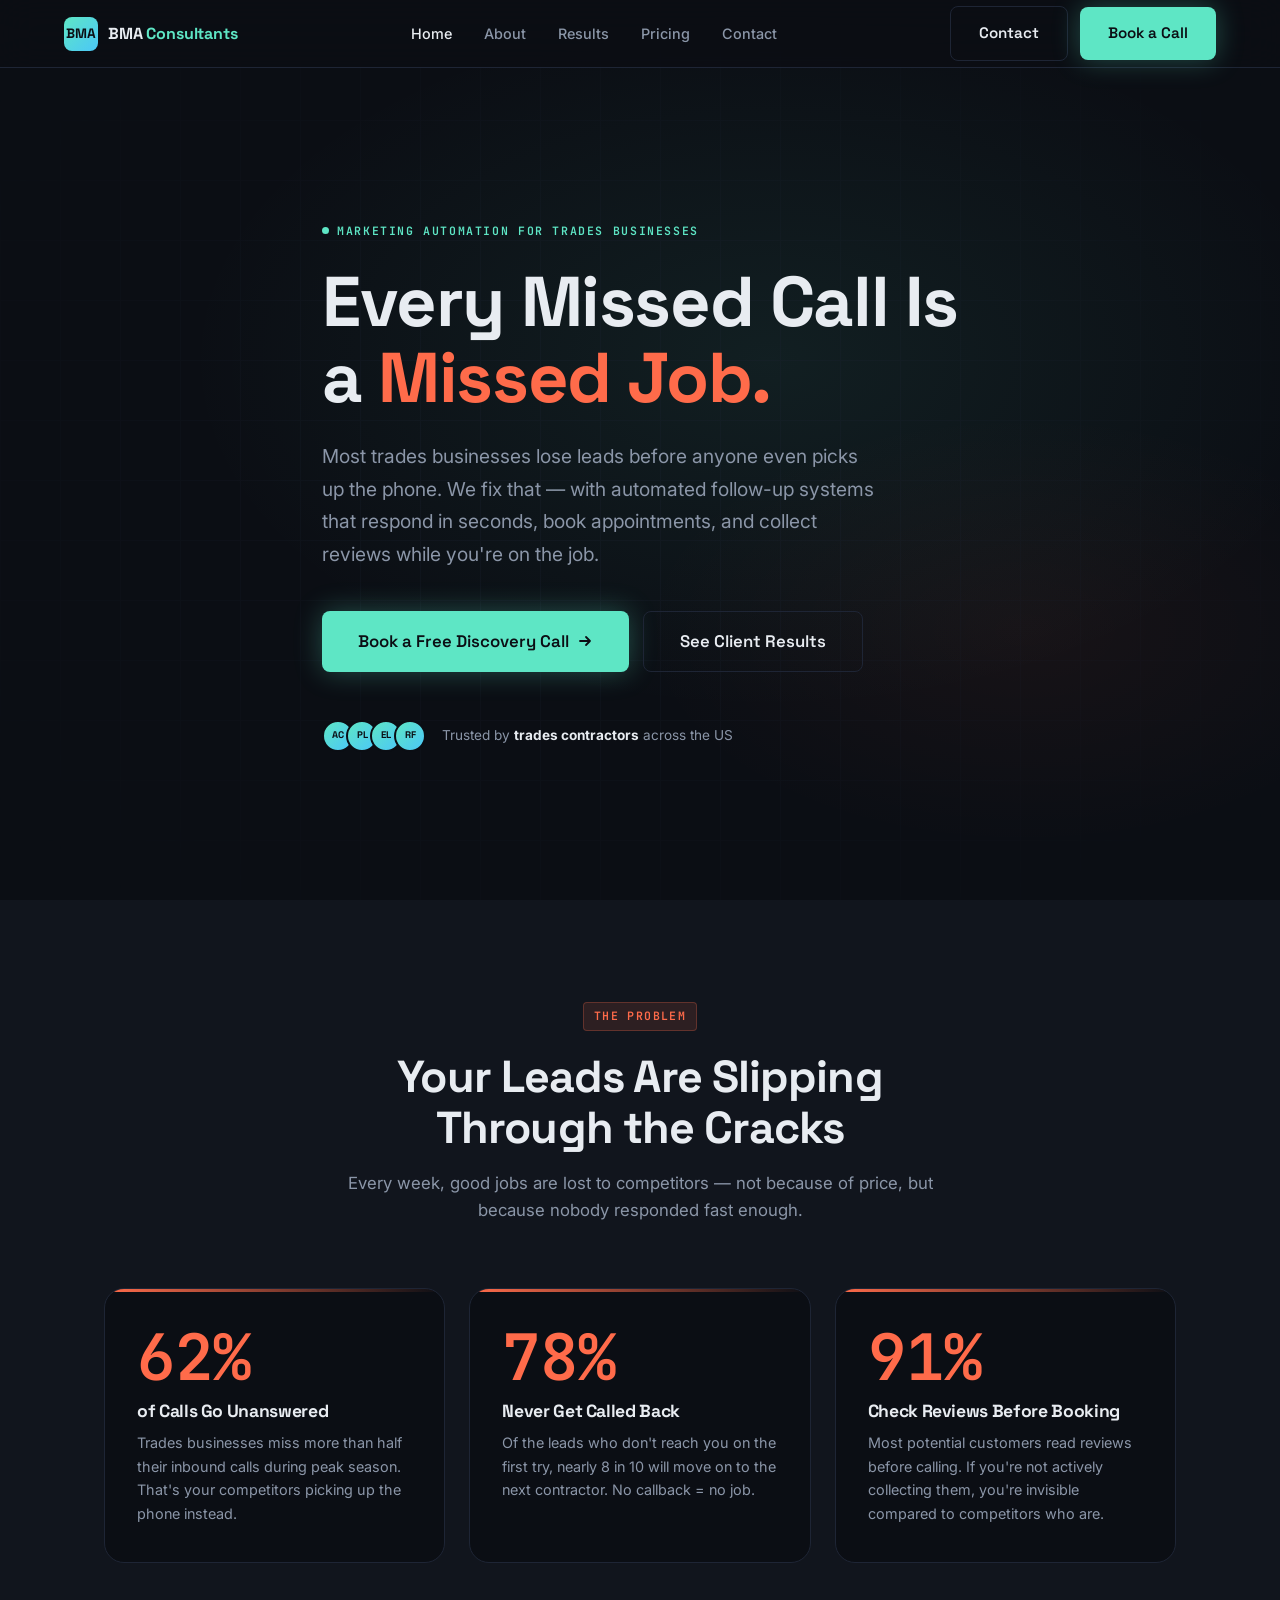
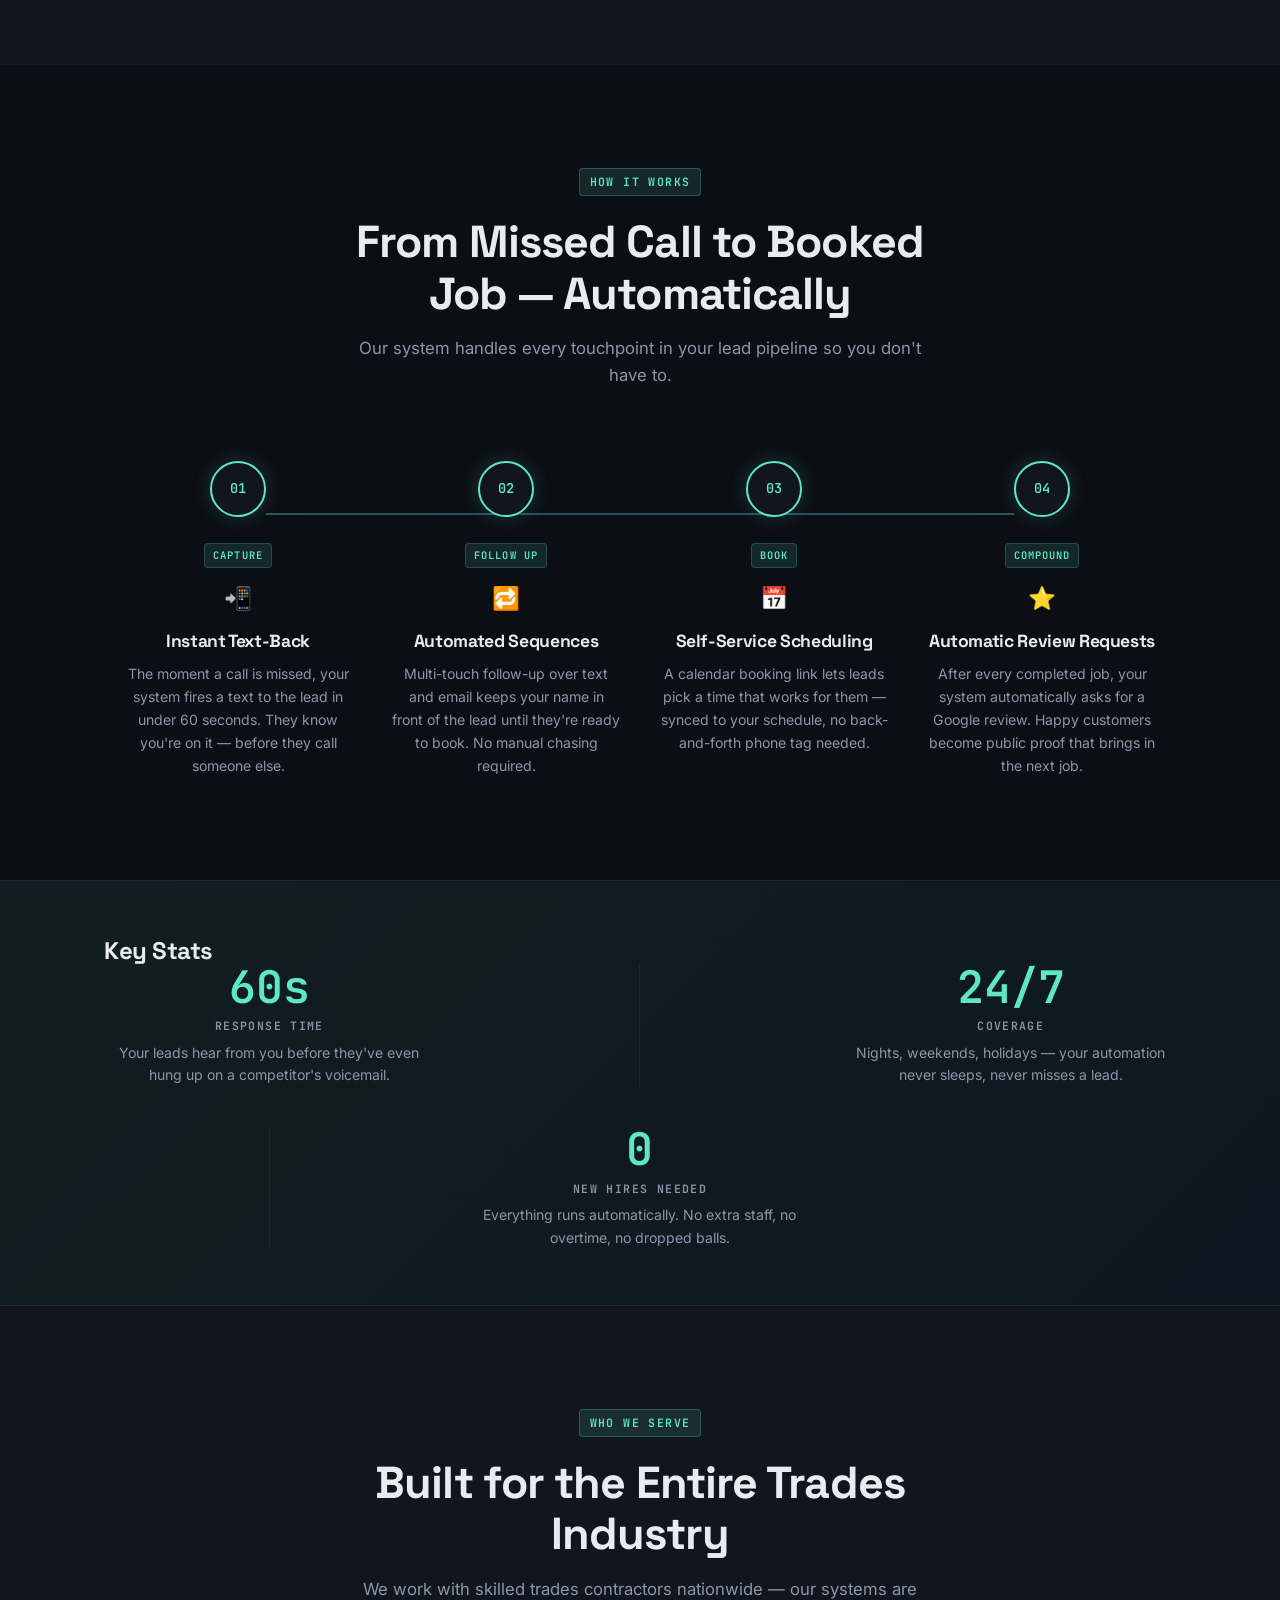
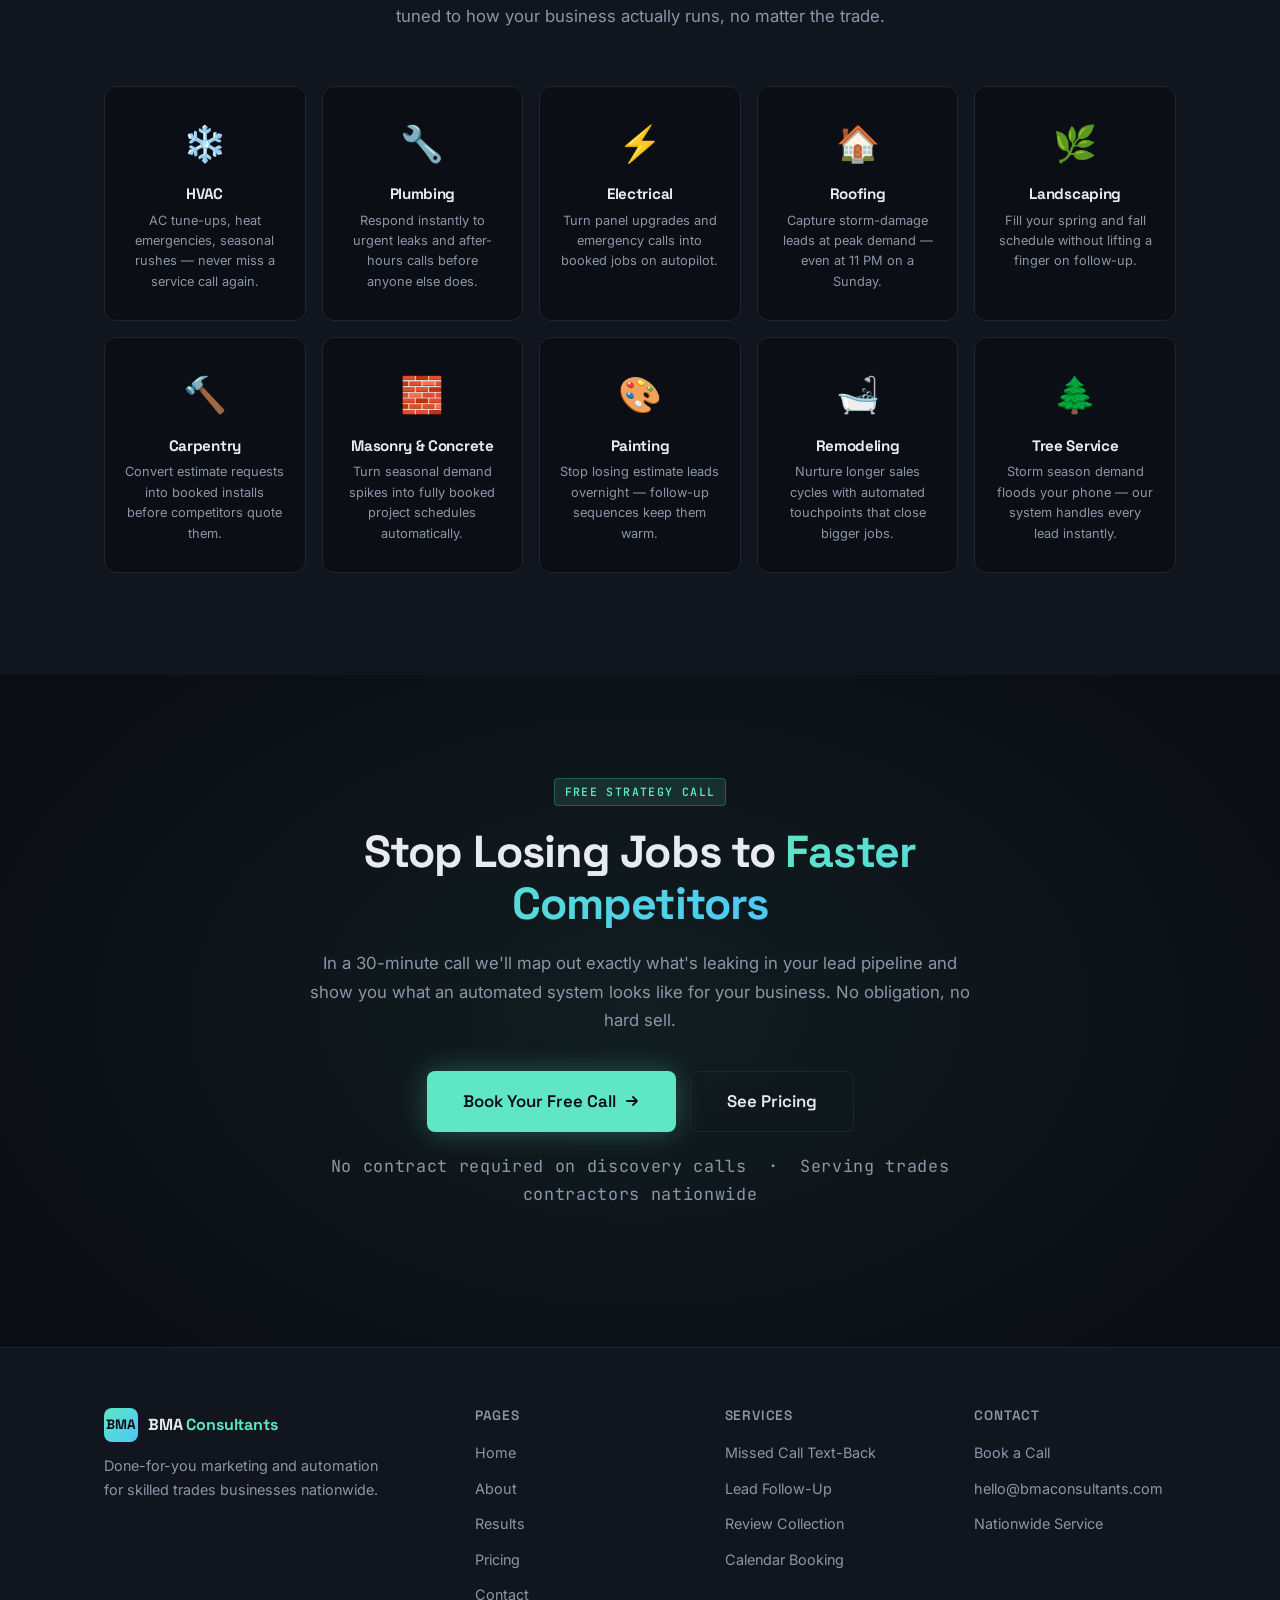
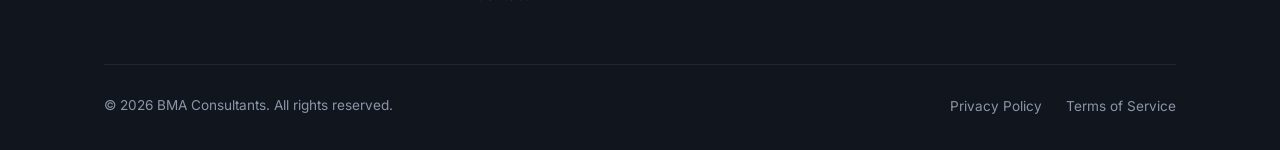
==== commit c3a2793b: "Add Privacy Policy and Terms of Service pages Includes SMS consent language, data-sharing/no-sale di" ====
--- a/index.html
+++ b/index.html
@@ -354,8 +354,8 @@
       <div class="footer-bottom">
         <p>&copy; <span id="footer-year">2025</span> BMA Consultants. All rights reserved.</p>
         <ul class="footer-bottom-links">
-          <li><a href="#">Privacy Policy</a></li>
-          <li><a href="#">Terms of Service</a></li>
+          <li><a href="privacy.html">Privacy Policy</a></li>
+          <li><a href="terms.html">Terms of Service</a></li>
         </ul>
       </div>
     </div>
@@ -366,5 +366,6 @@
     document.getElementById('footer-year').textContent = new Date().getFullYear();
   </script>
 
+<script src="https://widgets.leadconnectorhq.com/loader.js" data-resources-url="https://widgets.leadconnectorhq.com/chat-widget/loader.js" data-widget-id="6a5449a3c02522215a1ddafb" data-source="WEB_USER"></script>
 </body>
 </html>
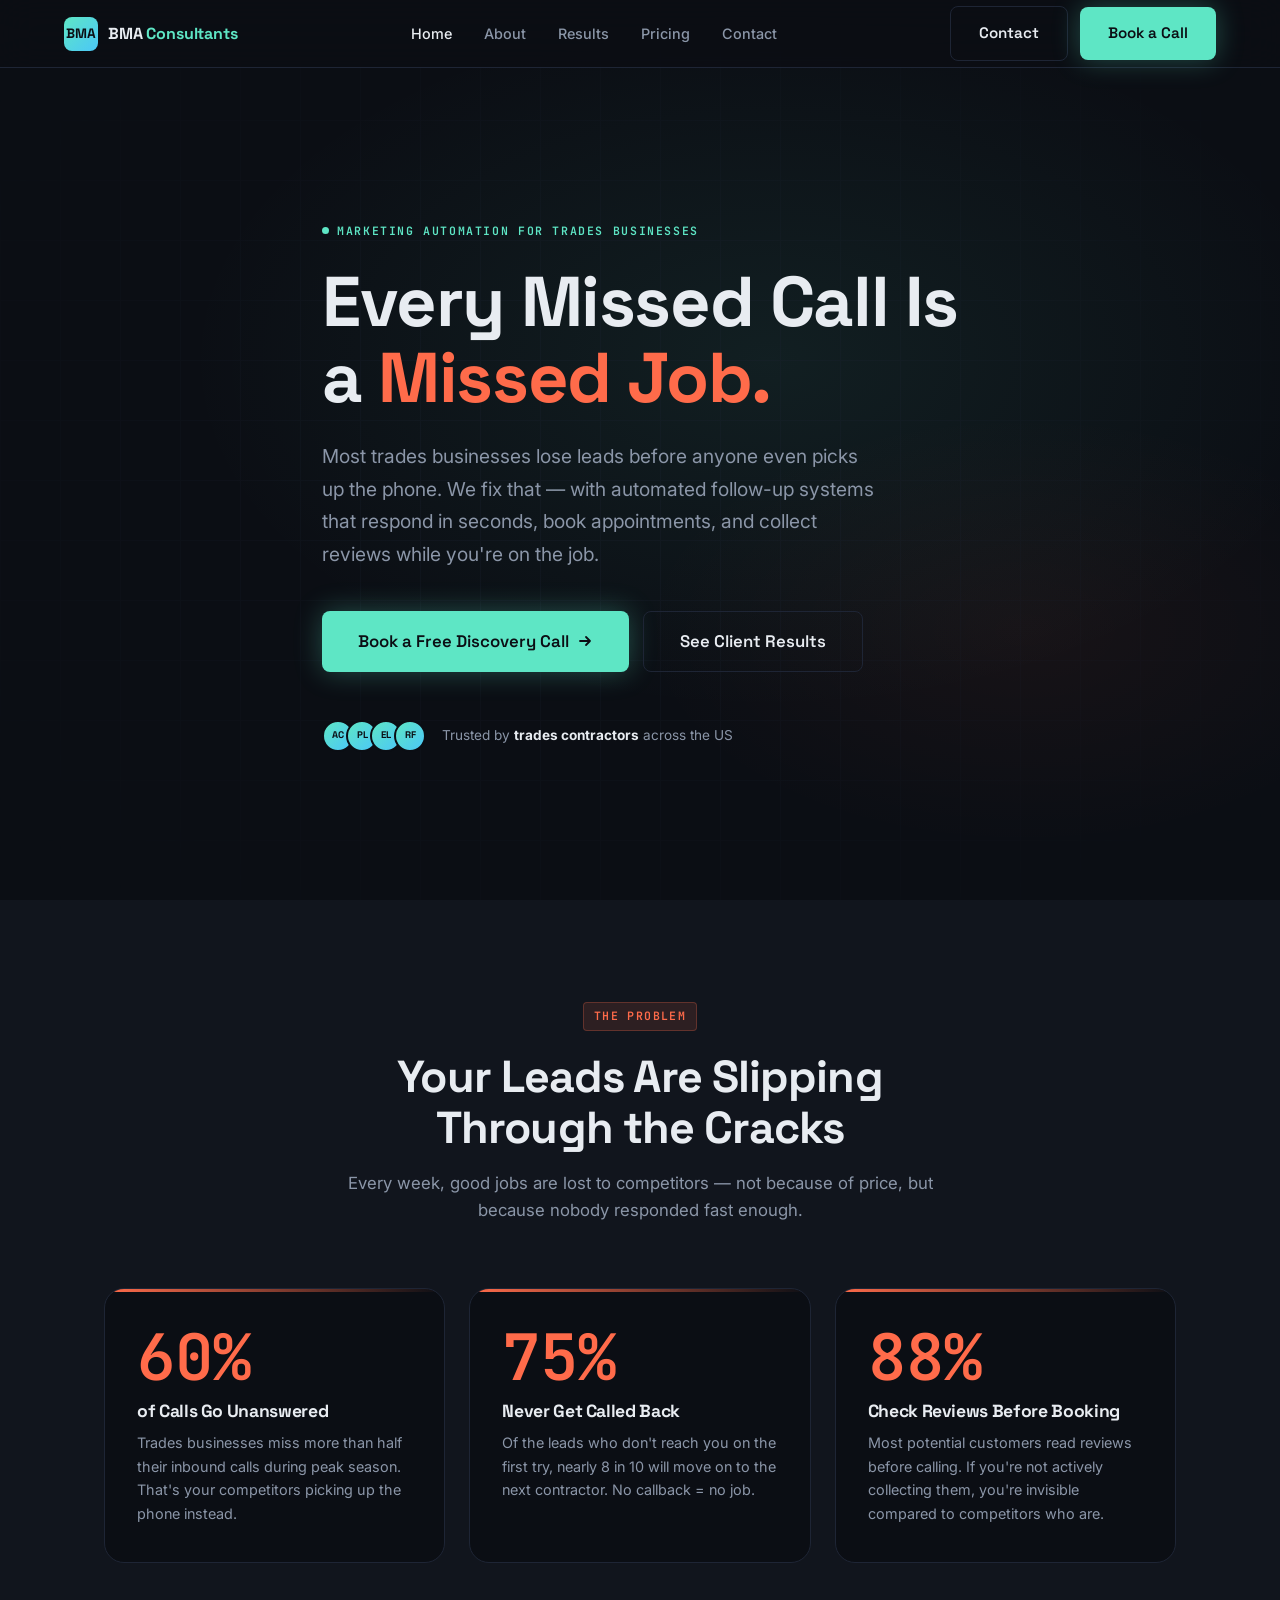
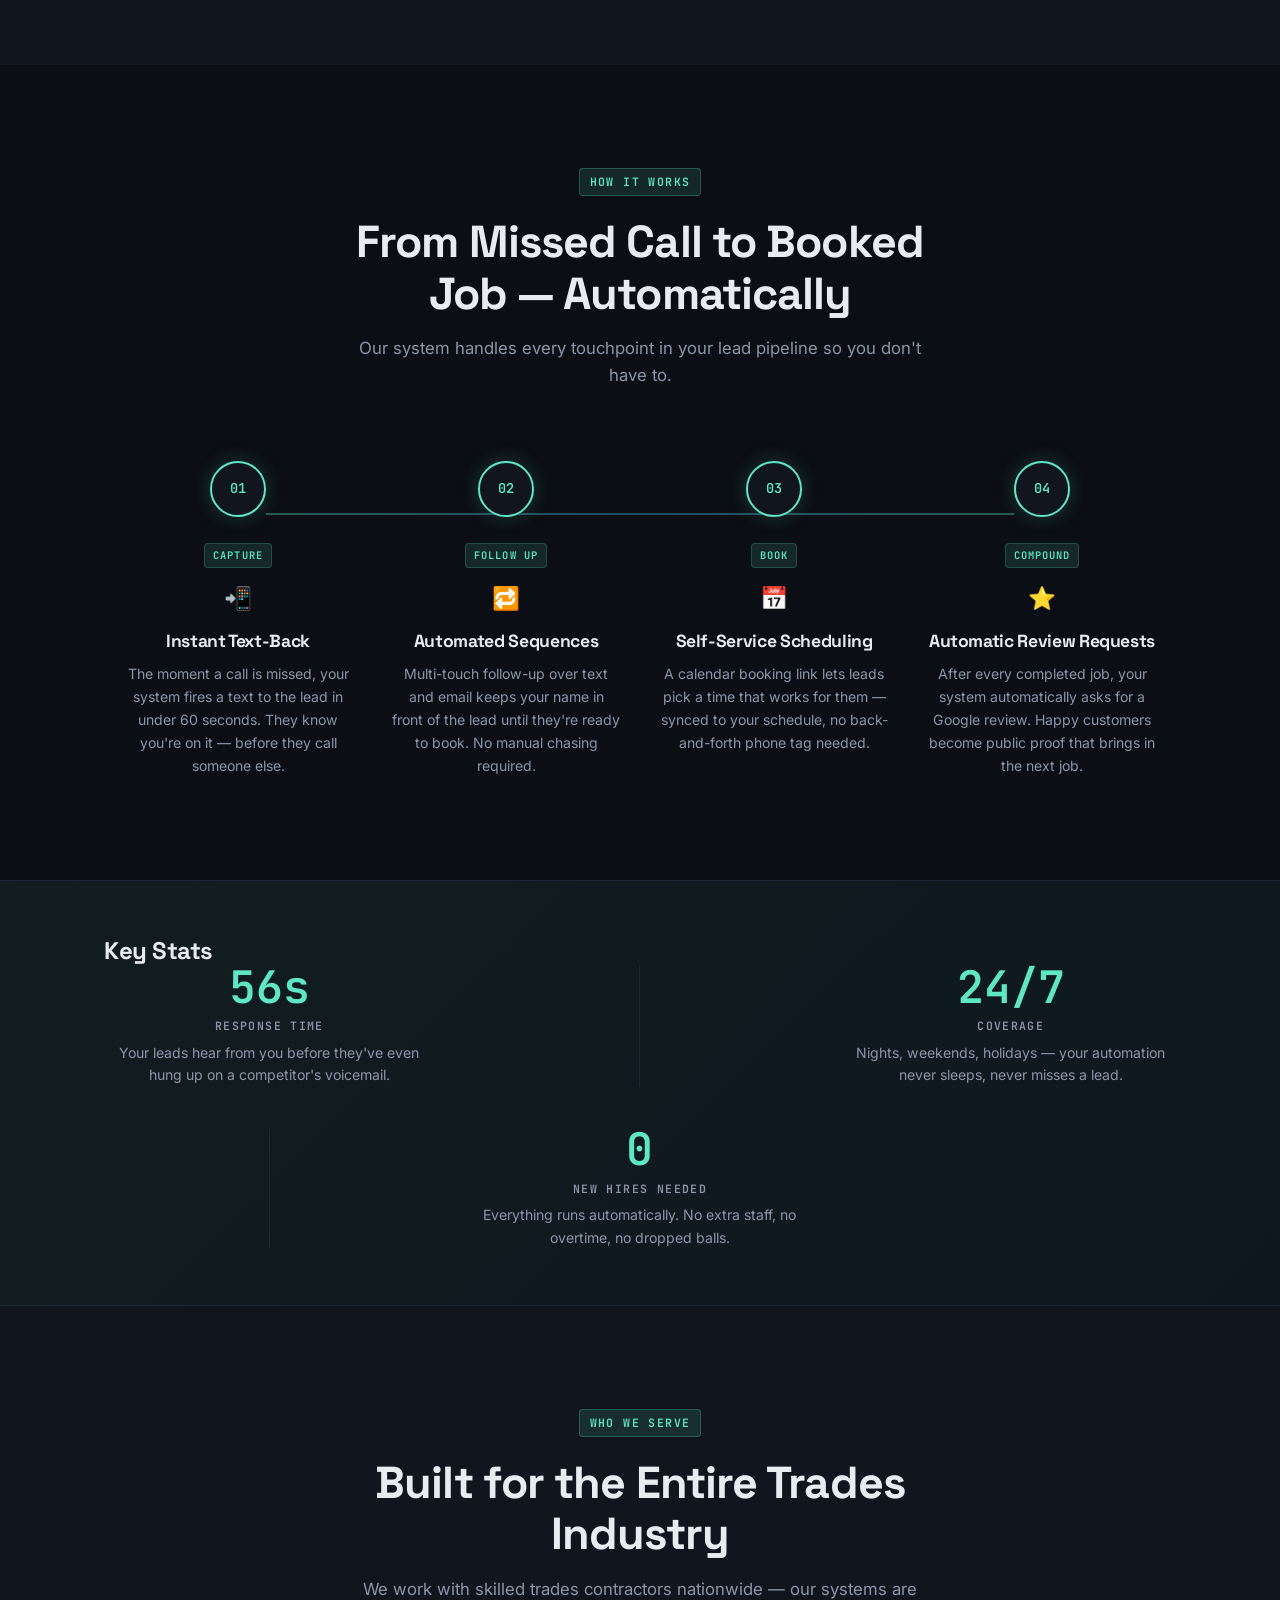
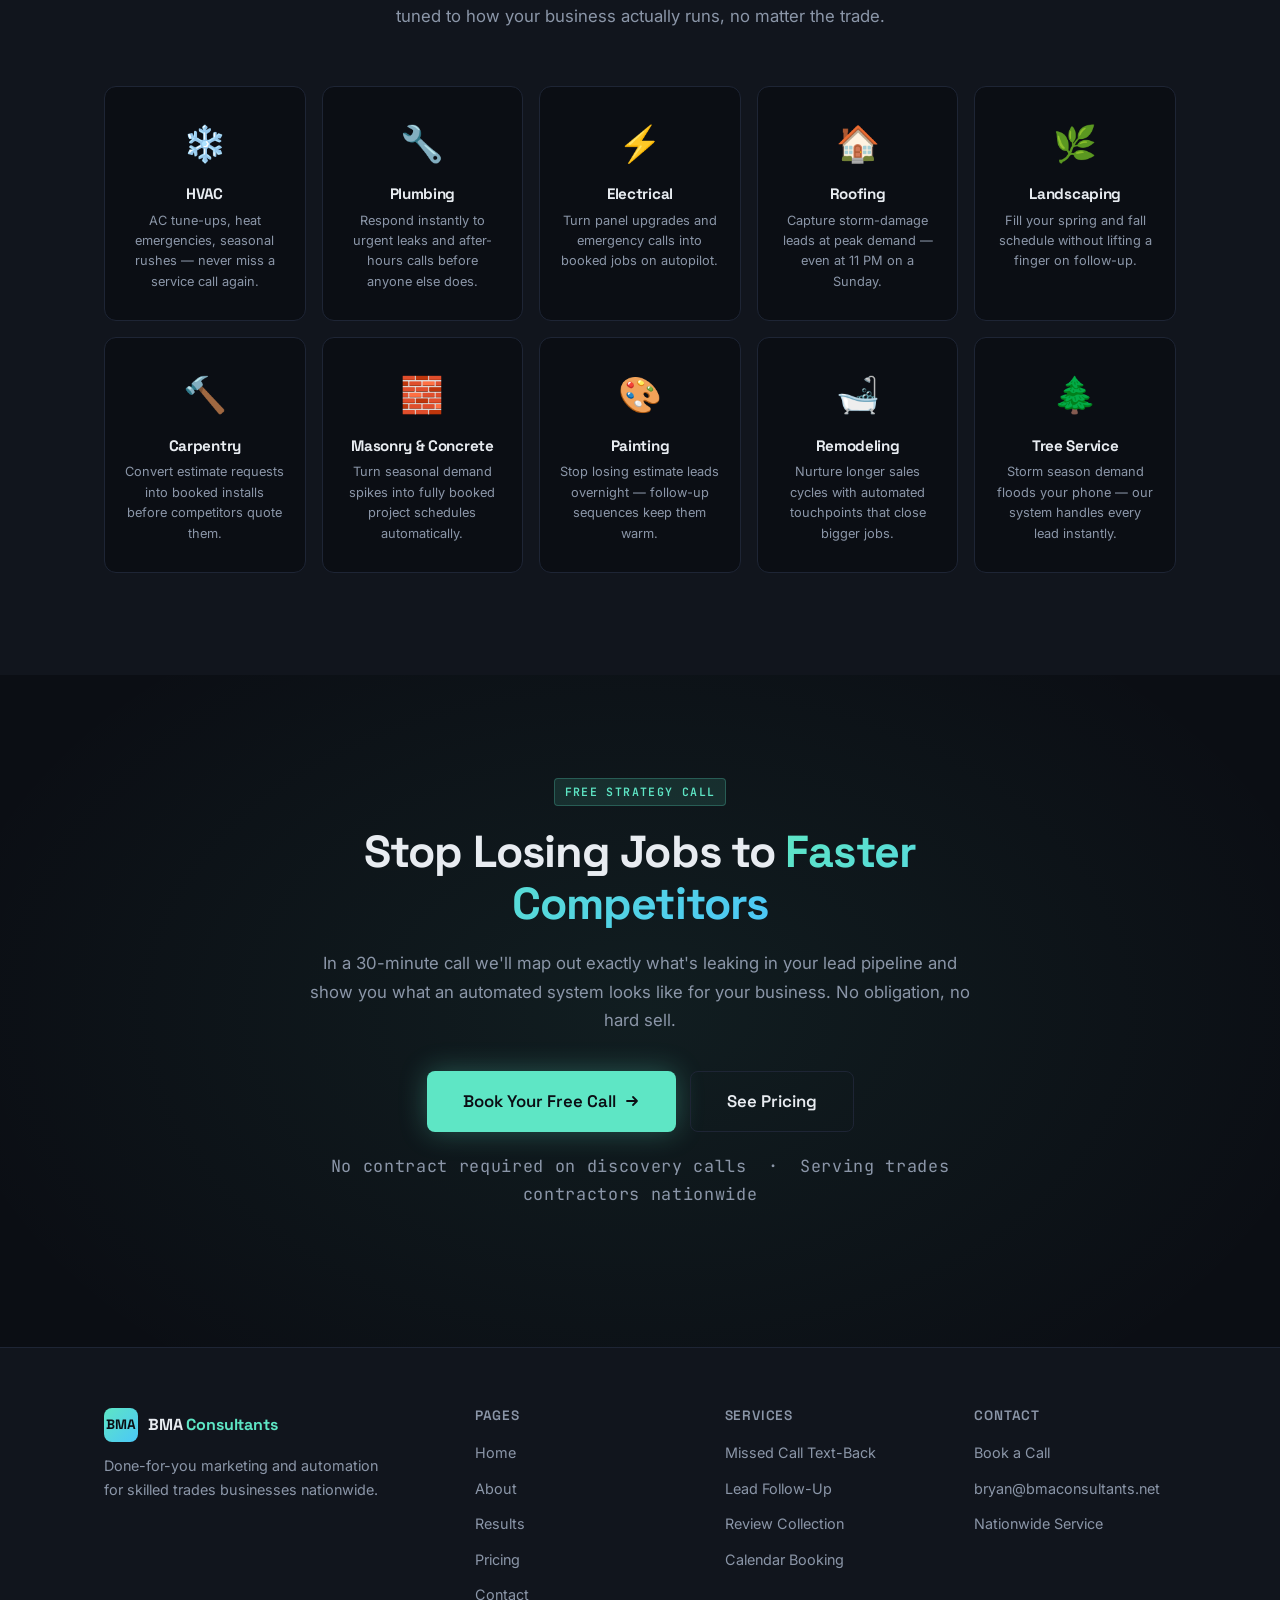
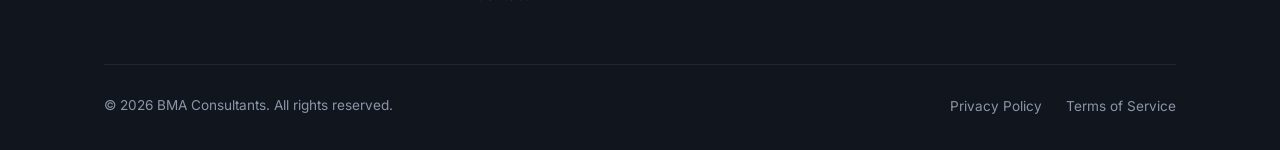
==== commit bd68f088: "Update contact email to bryan@bmaconsultants.net site-wide Replaces the stale hello@bmaconsultants.c" ====
--- a/index.html
+++ b/index.html
@@ -344,7 +344,7 @@
           <h4>Contact</h4>
           <ul>
             <li><a href="contact.html#book">Book a Call</a></li>
-            <li><a href="mailto:hello@bmaconsultants.com">hello@bmaconsultants.com</a></li>
+            <li><a href="mailto:bryan@bmaconsultants.net">bryan@bmaconsultants.net</a></li>
             <li><a href="contact.html">Nationwide Service</a></li>
           </ul>
         </div>
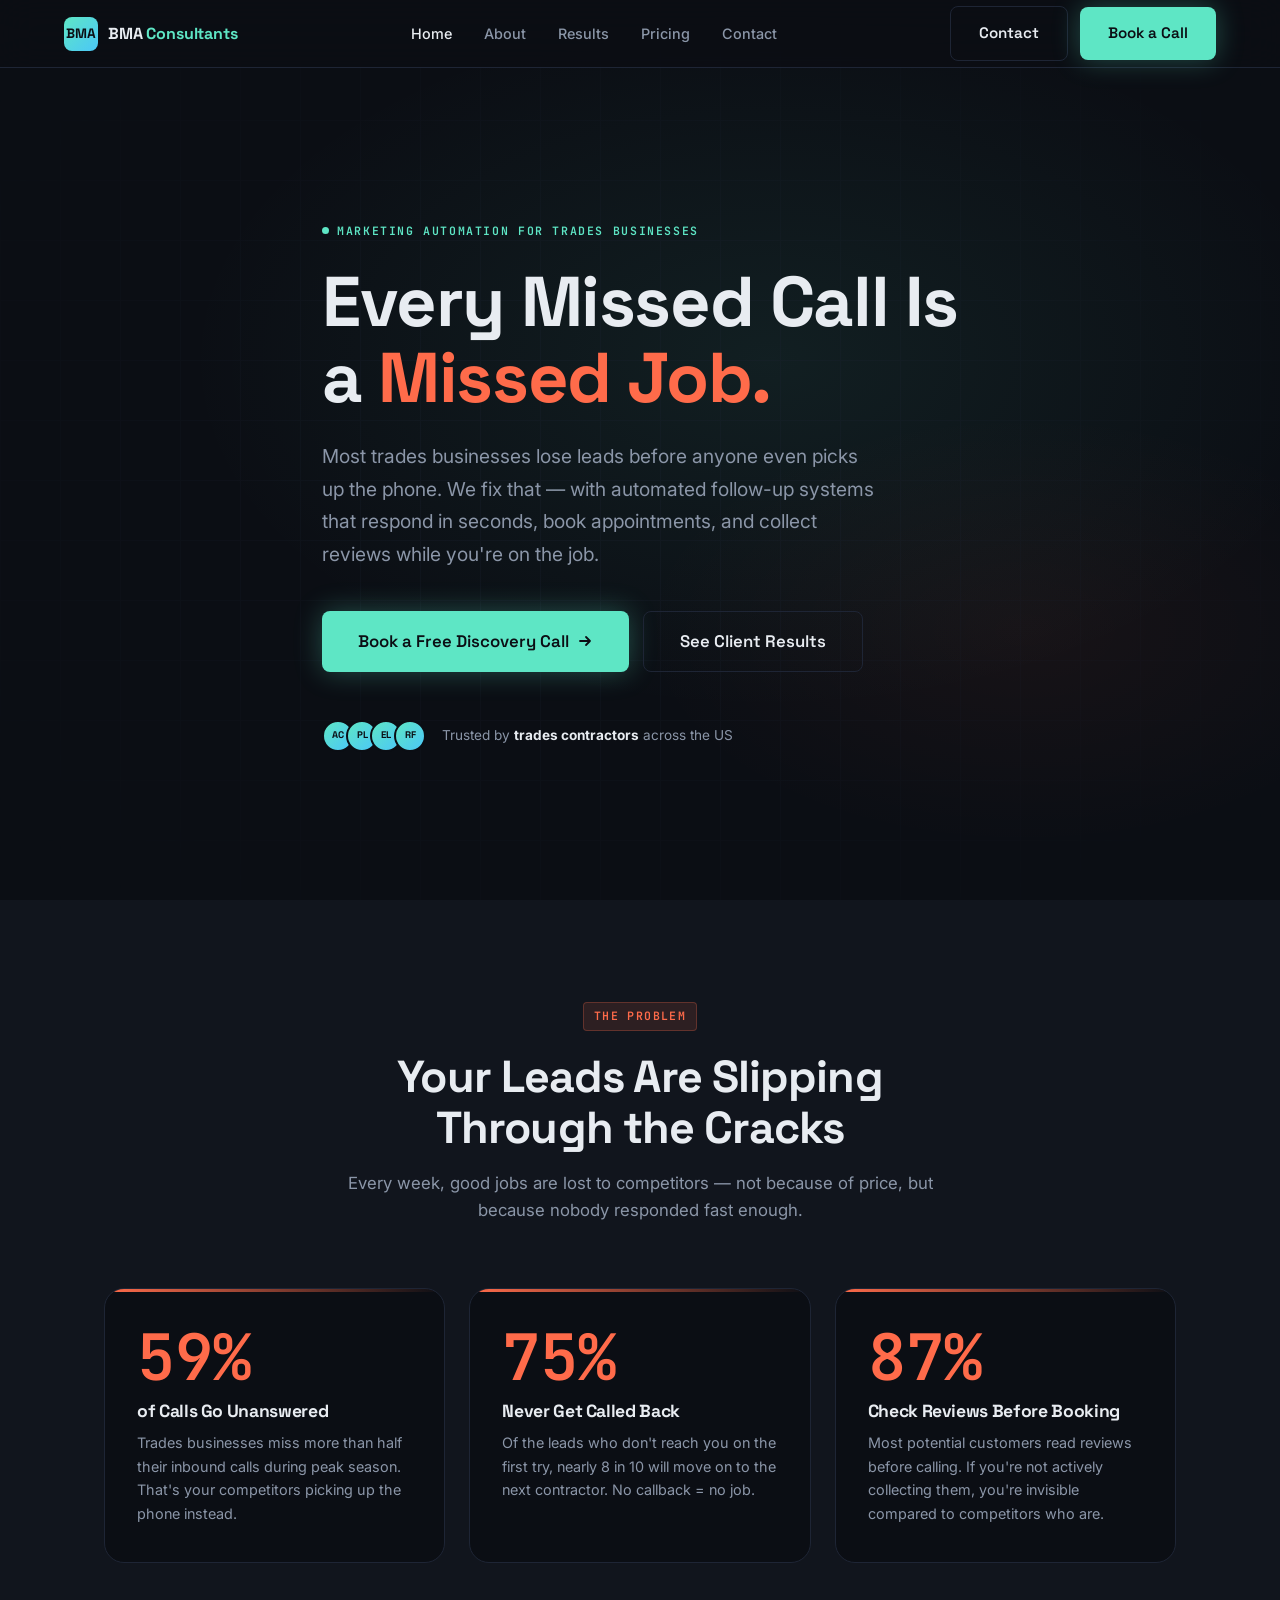
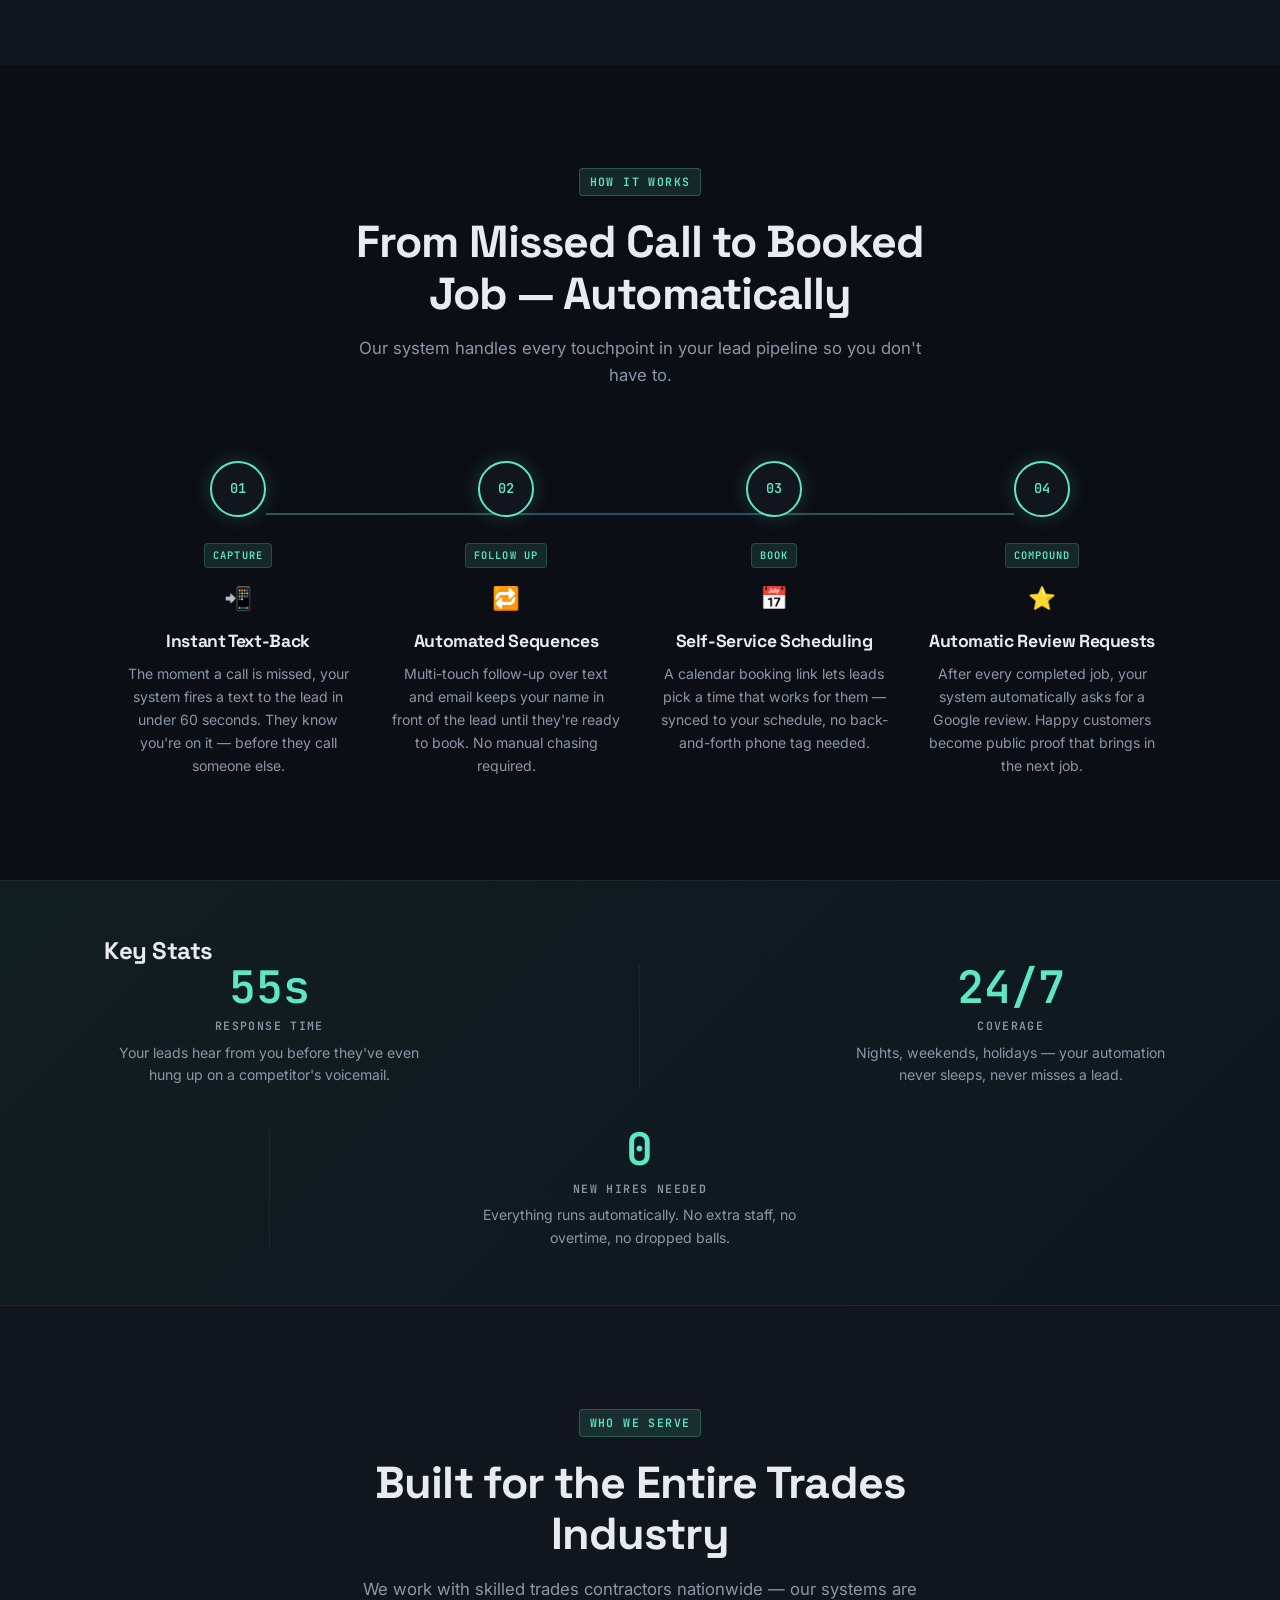
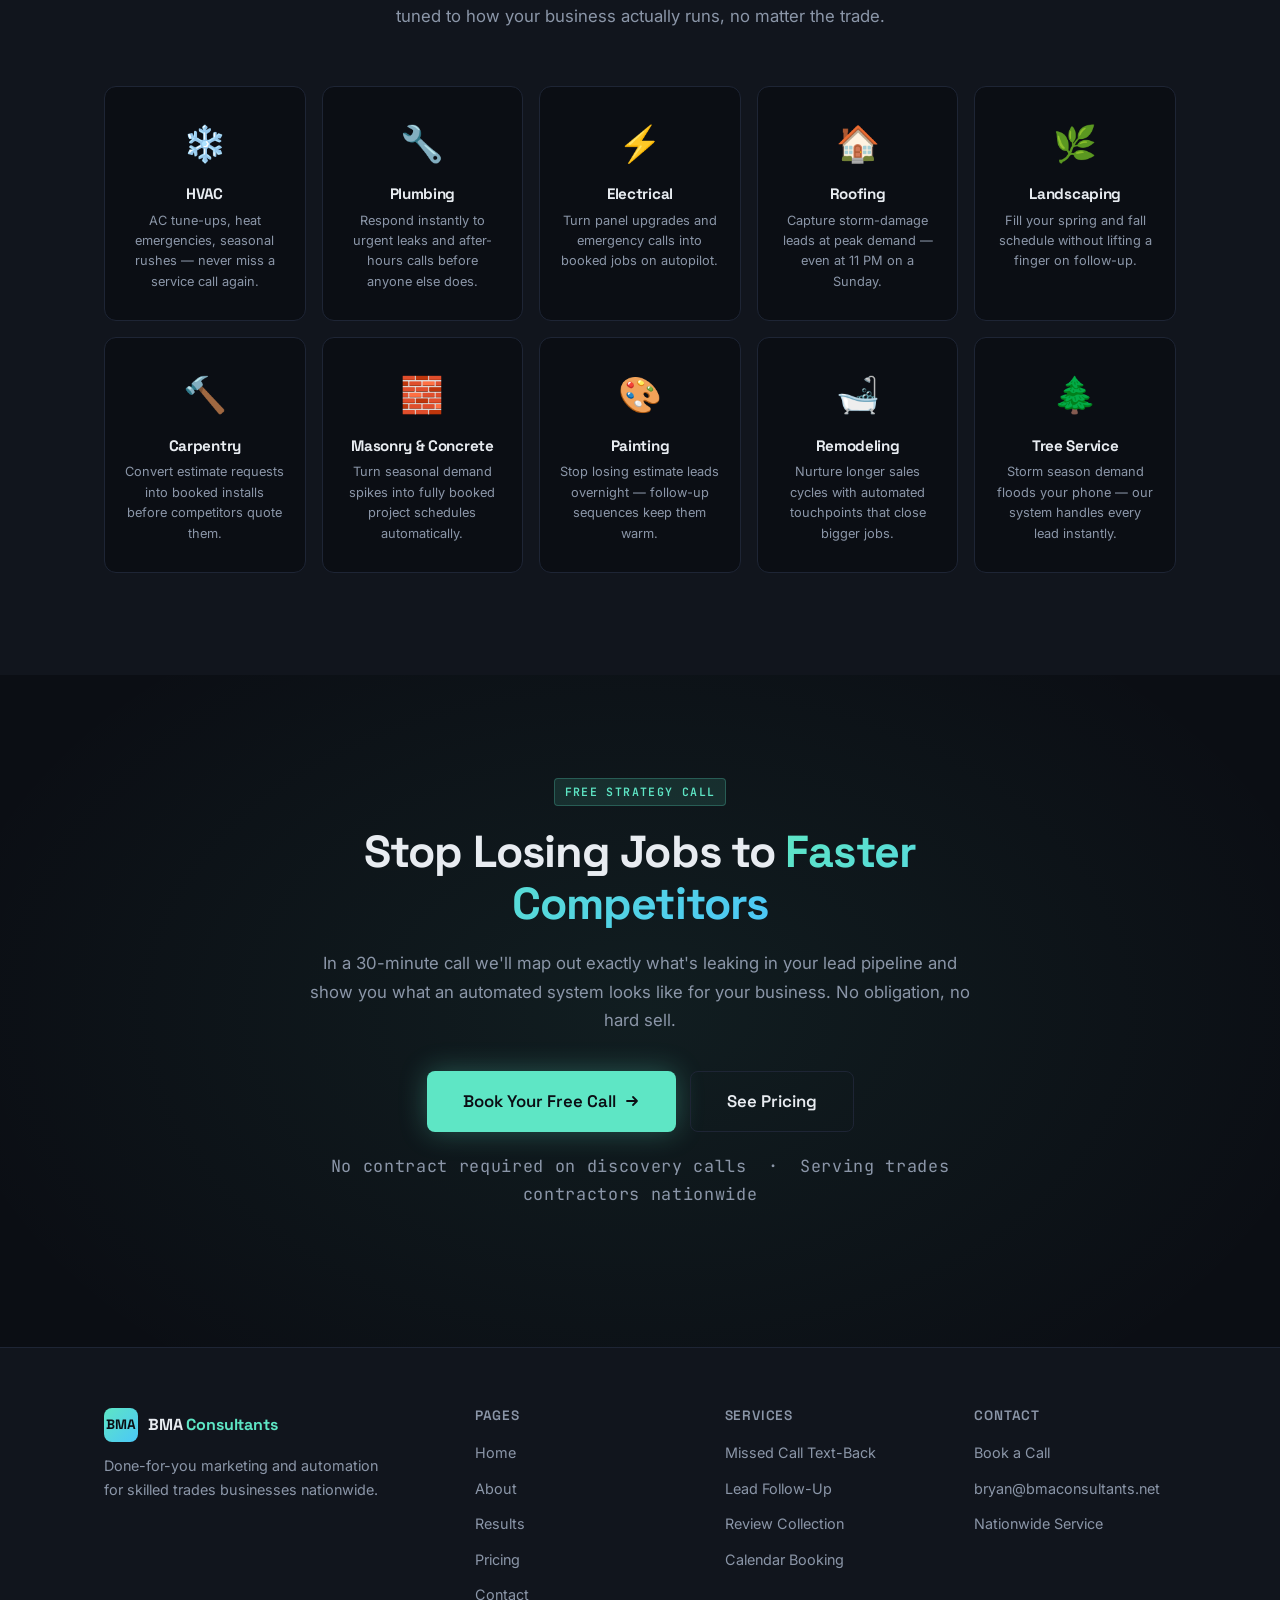
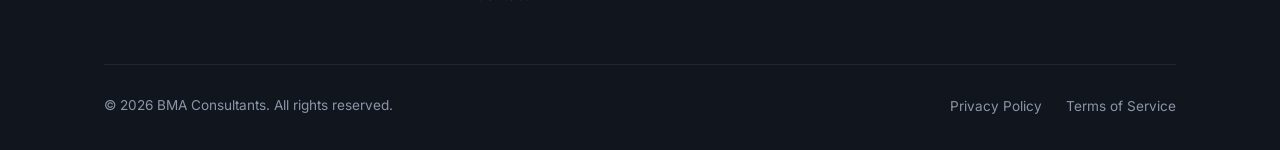
==== commit c34a41d7: "Update LeadConnector chat widget ID Co-Authored-By: Claude Sonnet 5 <noreply@anthropic.com>" ====
--- a/index.html
+++ b/index.html
@@ -366,6 +366,6 @@
     document.getElementById('footer-year').textContent = new Date().getFullYear();
   </script>
 
-<script src="https://widgets.leadconnectorhq.com/loader.js" data-resources-url="https://widgets.leadconnectorhq.com/chat-widget/loader.js" data-widget-id="6a5449a3c02522215a1ddafb" data-source="WEB_USER"></script>
+<script src="https://widgets.leadconnectorhq.com/loader.js" data-resources-url="https://widgets.leadconnectorhq.com/chat-widget/loader.js" data-widget-id="6a545c94c9f31412b2ac40b1" data-source="WEB_USER"></script>
 </body>
 </html>
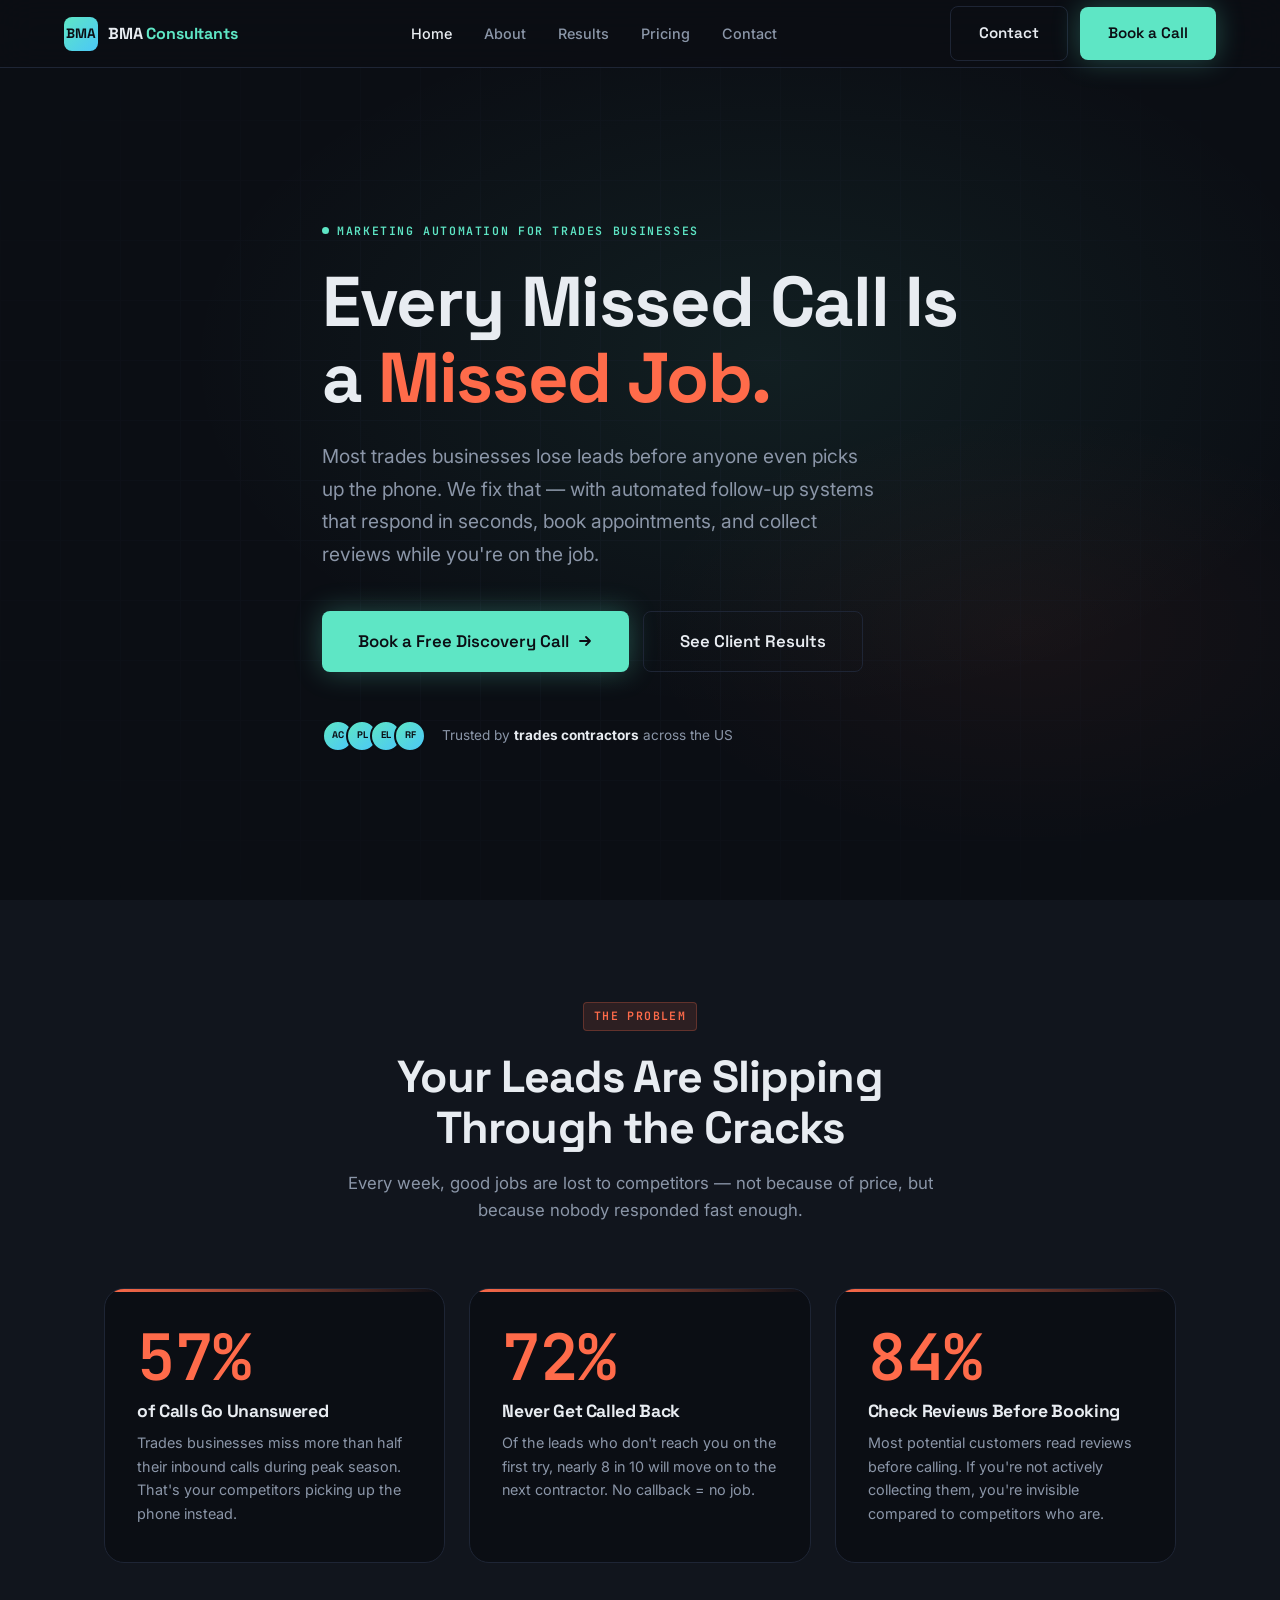
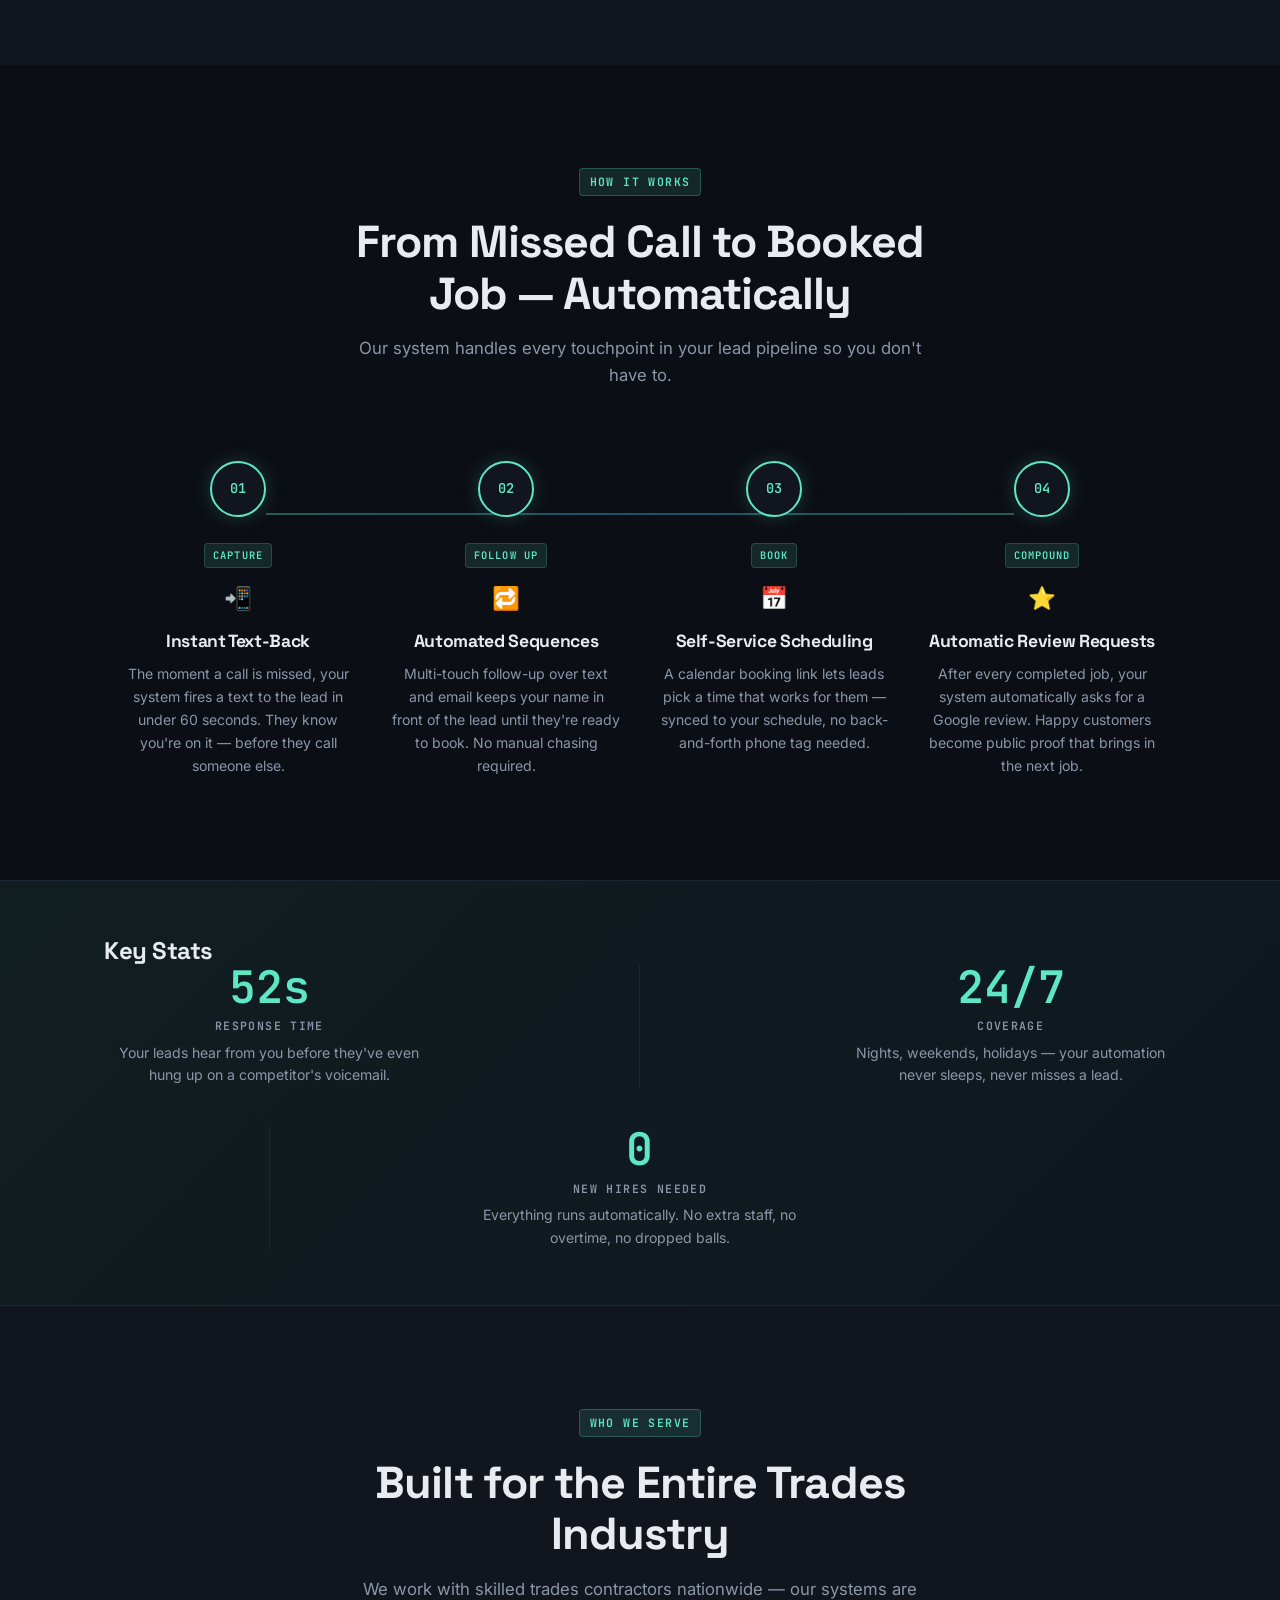
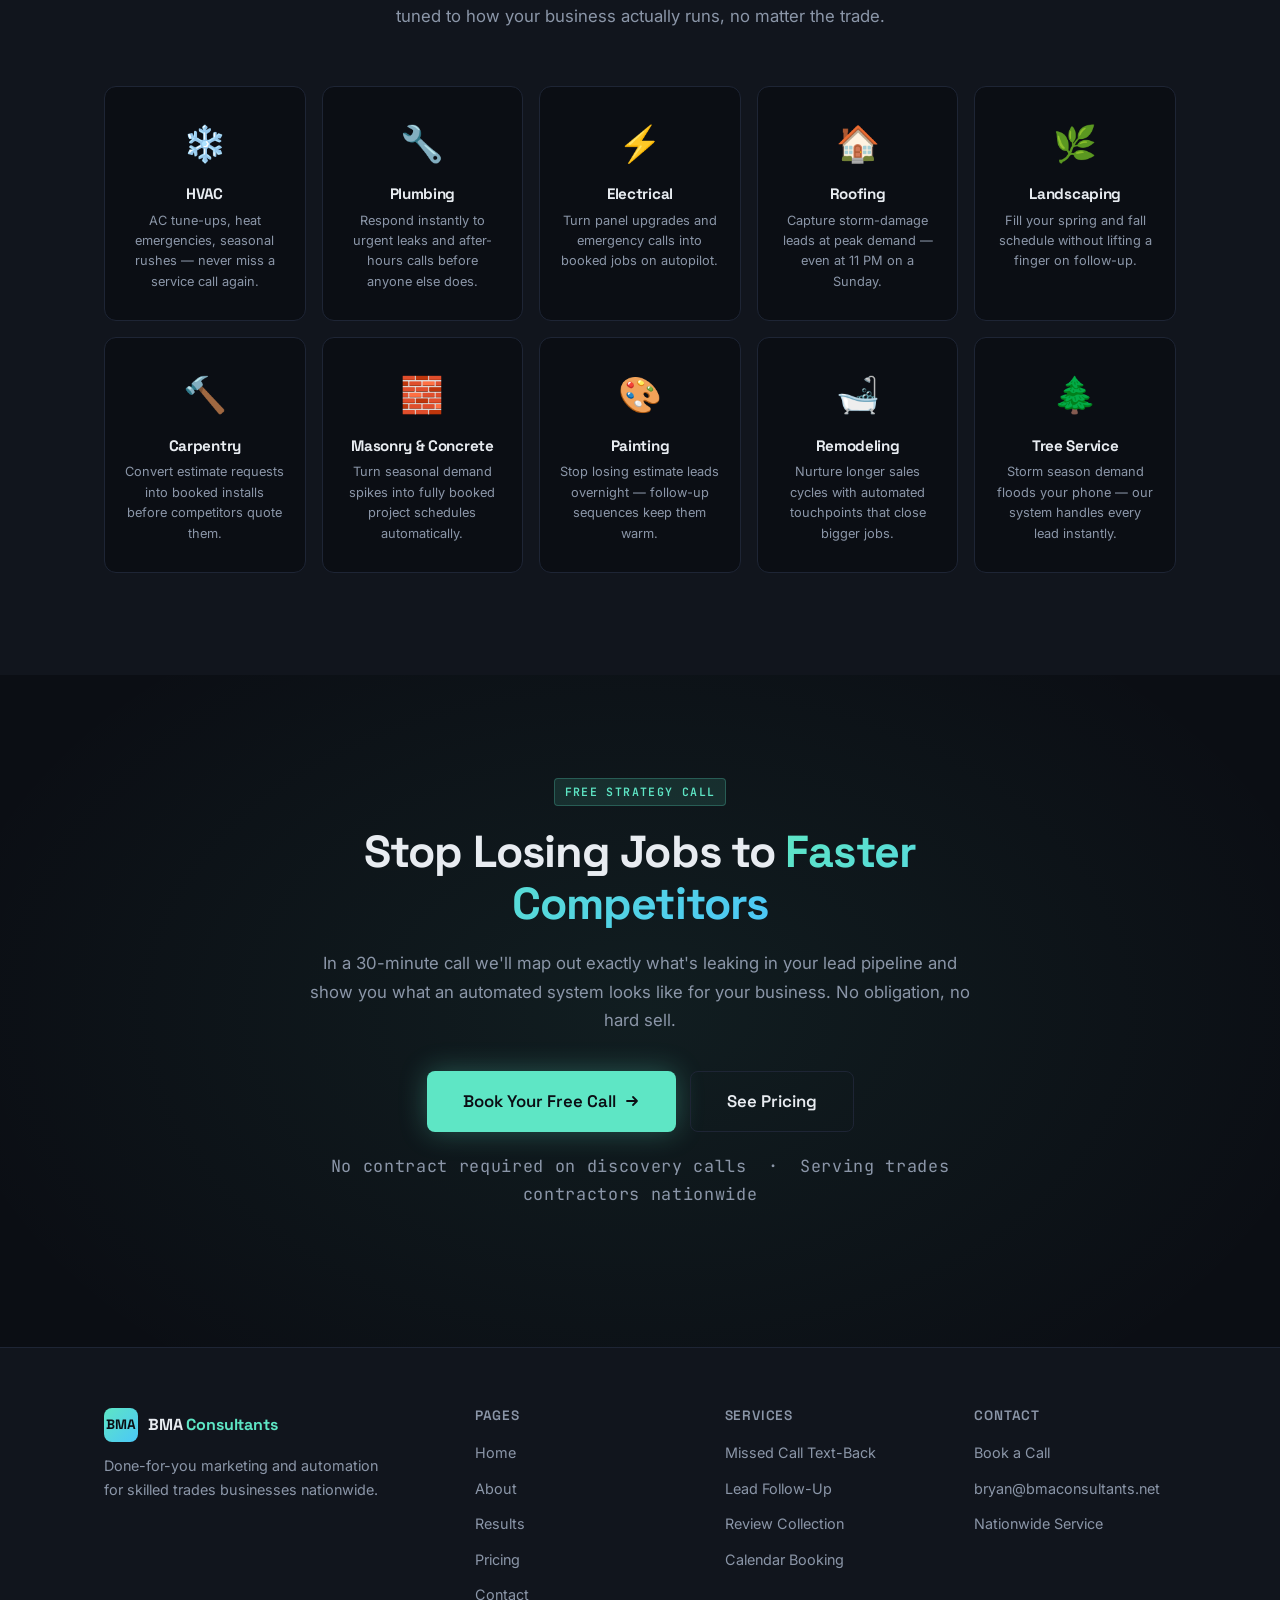
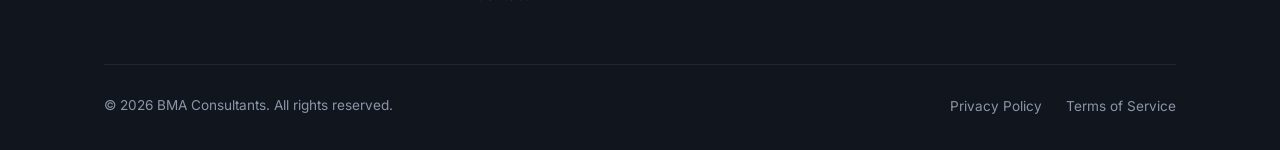
==== commit 64989a6c: "Update LeadConnector chat widget ID Co-Authored-By: Claude Sonnet 5 <noreply@anthropic.com>" ====
--- a/index.html
+++ b/index.html
@@ -366,6 +366,6 @@
     document.getElementById('footer-year').textContent = new Date().getFullYear();
   </script>
 
-<script src="https://widgets.leadconnectorhq.com/loader.js" data-resources-url="https://widgets.leadconnectorhq.com/chat-widget/loader.js" data-widget-id="6a545c94c9f31412b2ac40b1" data-source="WEB_USER"></script>
+<script src="https://widgets.leadconnectorhq.com/loader.js" data-resources-url="https://widgets.leadconnectorhq.com/chat-widget/loader.js" data-widget-id="6a5c2a47c02522215a5ad838" data-source="WEB_USER"></script>
 </body>
 </html>
